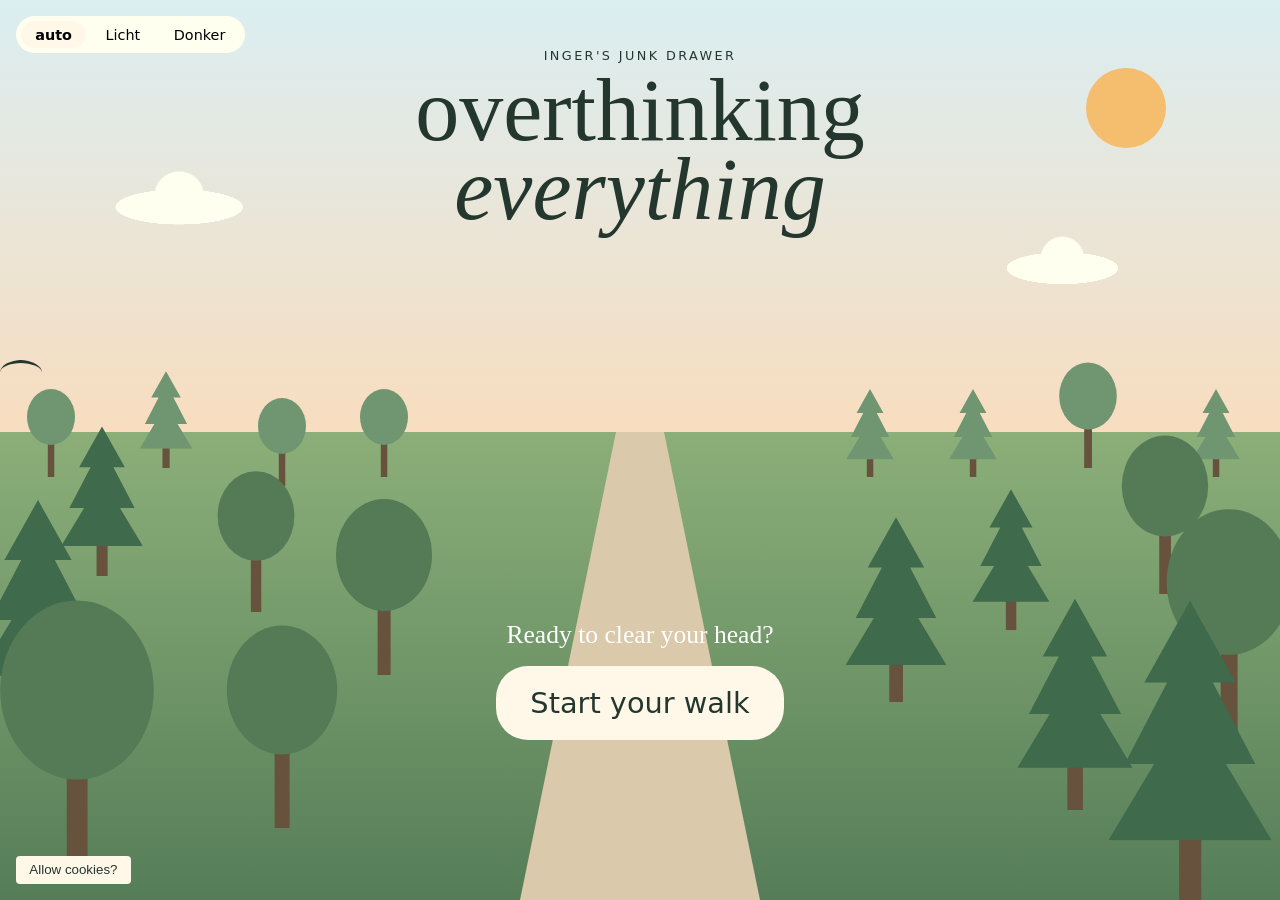
==== index.html @ 8d5edcfb "skip link toegevoegd" ====
<!doctype html>
<html lang="nl">
  <head>
    <meta charset="UTF-8" />
    <meta name="viewport" content="width=device-width, initial-scale=1.0" />
    <meta name="author" content="Inger van der Sleen" />
    <meta name="color-scheme" content="dark light" />

    <title>Inger's Junk Drawer</title>
    <link rel="stylesheet" href="./assets/style/normal.css" />

    <!-- Importeer het webring component, voeg jouw eigen domein toe in data-page -->
    <script
      data-page="https://voorbeeld.nl"
      src="https://digitaaltuintje.nl/webring.js"
      defer
    ></script>
    <script src="./assets/script.js" defer></script>
  </head>

  <body>
    <a href="#main-content" class="skip-link">Skip to main content</a>
    <header>
      <form>
        <fieldset>
          <legend>Kleurmodus</legend>
          <label for="system-mode">
            <input
              type="radio"
              id="system-mode"
              name="color-scheme"
              value="auto"
              checked
            />
            auto
          </label>
          <label for="light-mode">
            <input
              type="radio"
              id="light-mode"
              name="color-scheme"
              value="light"
            />
            Licht
          </label>
          <label for="dark-mode">
            <input
              type="radio"
              id="dark-mode"
              name="color-scheme"
              value="dark"
            />
            Donker
          </label>
        </fieldset>
      </form>
    </header>
    <main>
      <main id="main-content" tabindex="-1"></main>
      <section class="park">
        <span class="zon" aria-hidden="true"></span>
        <span class="maan" aria-hidden="true"></span>
        <span class="vogel" aria-hidden="true"></span>

        <!-- Bos-positionering opgezet met hulp van Claude (Anthropic), sept 2026 -->
        <div class="bos" aria-hidden="true">
          <span class="boom ver"></span>
          <span class="boom ver den"></span>
          <span class="boom ver den"></span>
          <span class="boom ver"></span>
          <span class="boom ver"></span>
          <span class="boom ver den"></span>
          <span class="boom den"></span>
          <span class="boom"></span>
          <span class="boom"></span>
          <span class="boom den"></span>
          <span class="boom den"></span>
          <span class="boom"></span>
          <span class="boom"></span>
          <span class="boom den"></span>
          <span class="boom"></span>
          <span class="boom den"></span>
          <span class="boom"></span>
          <span class="boom den"></span>
          <span class="boom ver"></span>
          <span class="boom ver den"></span>
        </div>

        <header class="titel">
          <p>inger's junk drawer</p>
          <h1 id="park-titel">overthinking<br /><em>everything</em></h1>
        </header>

        <section class="park-tekst">
          <p>Ready to clear your head?</p>
          <a href="beginjewandeling.html">Start your walk</a>
        </section>
      </section>
    </main>

    <footer>
      <nav>
        <button commandfor="cookieModal" command="show-modal">
          <span>Allow cookies?</span>
        </button>
      </nav>
    </footer>

    <dialog id="cookieModal">
      <div class="cookie-illustratie" aria-hidden="true">
        <img src="../../assets/Cookiewolk.svg" alt="" />
      </div>
      <h2>WHICH EXTERNAL SYSTEMS ARE INVOLVED?</h2>

      <ul>
        <li>
          <strong>GitHub Pages</strong>
          Handles the technical hosting and keeps this site online.
        </li>
        <li>
          <strong>Digitaaltuintje Webring Component</strong>
          Connects this site to the wider network of digital gardens.
        </li>
      </ul>

      <p class="transparantie">
        <strong>Transparency</strong>
        Everything else on this site was designed and built 100% by me. No
        sneaky ad networks, no commercial trackers, and no unnecessary cookies.
      </p>

      <form method="dialog">
        <button>CLOSE</button>
      </form>
    </dialog>
  </body>
</html>
---- assets/style/normal.css ----
/* ==========================================================================
   MARK: Custom properties
   light-dark(licht, donker) kiest zelf de juiste kleur, op basis van
   color-scheme (dus zowel voor "auto" als voor de Licht/Donker-knoppen).
   ========================================================================== */

:root {
  /* Lucht */
  --kleur-lucht-boven: light-dark(#dbeef2, #0a1030);
  --kleur-lucht-horizon: light-dark(#f8ddbf, #2d2b5e);
  --kleur-wolk: light-dark(#fffff0, #c9cce8);

  /* Zon (overdag) en maan + sterren ('s nachts) */
  --kleur-zon: light-dark(#f5bd6e, transparent);
  --kleur-maan: light-dark(transparent, #dddcd6);
  --kleur-ster: light-dark(transparent, #fff8e9);

  /* Gras en bomen */
  --kleur-gras-licht: light-dark(#8caf79, #2c4a3a);
  --kleur-gras-donker: light-dark(#557d58, #16291f);
  --kleur-boom-blad: light-dark(#547b55, #1f3b2b);
  --kleur-boom-stam: light-dark(#67523d, #2b2118);
  --kleur-boom-blad-ver: light-dark(#6f9670, #162a20);
  --kleur-den: light-dark(#3f6a4b, #17301f);

  /* Pad en bankje */
  --kleur-pad: light-dark(#dac9aa, #5a5445);
  --kleur-bankje: light-dark(#8a6b4d, #3a3025);
  --kleur-bankje-rand: light-dark(#5c4630, #211a14);

  /* Tekst en interface */
  --kleur-tekst-park: light-dark(#24372e, #eef0e4);
  --kleur-tekst-licht: light-dark(white, #eef0e4);
  --kleur-knop-achtergrond: light-dark(#fff8e9, #333a6b);
  --kleur-knop-tekst: light-dark(#24372e, #f3ecd9);
  --kleur-knop-hover: light-dark(#f5bd6e, #4a5290);

  /* Cookie pop-up */
  --kleur-cookie-pop: light-dark(#f5bd6e, #c9cce8);
  --kleur-cookie-tekst: light-dark(#000000, #547b55);

  /* Vogel */
  --kleur-vogel: light-dark(#24372e, #000000);

  /* Lettertypes */
  --font-tekst: "Comic Relief", system-ui;
  --font-titel: Georgia, serif;

  /* Vormen */
  --radius-rond: 50%;
  --radius-knop: 2rem;
}

/* ==========================================================================
   Basis
   ========================================================================== */

@font-face {
  font-family: "Comic Relief";
  src: url(../type/ComicRelief-Regular.woff2);
  font-weight: 400;
  font-style: normal;
}

html {
  color-scheme: light dark;
}

html:has([value="light"]:checked) {
  color-scheme: light;
}

html:has([value="dark"]:checked) {
  color-scheme: dark;
}

body {
  font-family: var(--font-tekst);
  background-color: Canvas;
  color: CanvasText;
  margin: 0;
}

/* ==========================================================================
   MARK: Kleurmodus-knoppen
   De <fieldset> en drie radiobuttons blijven functioneel (toetsenbord en
   schermlezers werken gewoon), maar ogen als een rij pil-vormige knoppen
   i.p.v. kale radiobuttons met tekst.
   ========================================================================== */

/* Header (kleurmodus-knoppen) zweeft los linksboven over de parkscène heen,
   in plaats van een eigen balk over de volle breedte te vormen.
   "body > header" i.p.v. gewoon "header", want .titel is óók een <header>
   (binnen .park) en mag deze styling niet krijgen. */
body > header {
  position: fixed;
  top: 1rem;
  left: 1rem;
  z-index: 1000;
  margin: 0;
}

fieldset {
  border: none;
  display: flex;
  gap: 0.3rem;
  padding: 0.3rem;
  margin: 0;
  width: fit-content;
  background: var(--kleur-wolk);
  border-radius: var(--radius-knop);
}

fieldset legend {
  /* Visueel verborgen, maar nog voorleesbaar voor schermlezers */
  position: absolute;
  left: -9999em;
}

fieldset label {
  padding: 0.4em 1em;
  border-radius: var(--radius-knop);
  cursor: pointer;
  font-size: 0.9rem;
  transition: background-color 0.2s ease-in-out;
}

fieldset input[type="radio"] {
  /* Het bolletje zelf verbergen, wel toetsenbord-toegankelijk houden */
  position: absolute;
  opacity: 0;
  width: 1px;
  height: 1px;
}

fieldset label:has(input:checked) {
  background: var(--kleur-knop-achtergrond);
  font-weight: bold;
}

fieldset label:has(input:focus-visible) {
  outline: 0.15rem solid var(--kleur-knop-hover);
  outline-offset: 0.15rem;
}

/* ==========================================================================
   MARK: Park
   ========================================================================== */

.park {
  background:
    /* Wolken */
    radial-gradient(
      ellipse 4rem 1.1rem at 14% 23%,
      var(--kleur-wolk) 0 99%,
      transparent 100%
    ),
    radial-gradient(
      circle at 14% 21.8%,
      var(--kleur-wolk) 0 1.5rem,
      transparent 1.6rem
    ),
    radial-gradient(
      ellipse 3.5rem 1rem at 83% 29.8%,
      var(--kleur-wolk) 0 99%,
      transparent 100%
    ),
    radial-gradient(
      circle at 83% 28.7%,
      var(--kleur-wolk) 0 1.3rem,
      transparent 1.4rem
    ),
    /* Sterren (alleen zichtbaar in dark mode) */
    radial-gradient(
        circle at 6% 8%,
        var(--kleur-ster) 0 0.12rem,
        transparent 0.2rem
      ),
    radial-gradient(
      circle at 24% 6%,
      var(--kleur-ster) 0 0.1rem,
      transparent 0.18rem
    ),
    radial-gradient(
      circle at 36% 17%,
      var(--kleur-ster) 0 0.12rem,
      transparent 0.2rem
    ),
    radial-gradient(
      circle at 62% 20%,
      var(--kleur-ster) 0 0.1rem,
      transparent 0.18rem
    ),
    radial-gradient(
      circle at 70% 8%,
      var(--kleur-ster) 0 0.14rem,
      transparent 0.22rem
    ),
    radial-gradient(
      circle at 76% 24%,
      var(--kleur-ster) 0 0.1rem,
      transparent 0.18rem
    ),
    radial-gradient(
      circle at 95% 27%,
      var(--kleur-ster) 0 0.12rem,
      transparent 0.2rem
    ),
    /* Lucht en gras */
    linear-gradient(
        to bottom,
        var(--kleur-lucht-boven) 0%,
        var(--kleur-lucht-horizon) 48%,
        var(--kleur-gras-licht) 48%,
        var(--kleur-gras-donker) 100%
      );
  color: var(--kleur-tekst-park);
  min-height: 100svh;
  overflow: hidden;
  position: relative;
  width: 100%;
}

@media (min-width: 600px) {
  .park {
    min-height: 100vh;
  }
}

/* MARK: Skip link
   Onzichtbaar totdat een toetsenbordgebruiker er met Tab op komt. */

.skip-link {
  position: absolute;
  top: -3rem;
  left: 0.5rem;
  background: var(--kleur-knop-achtergrond);
  color: var(--kleur-knop-tekst);
  padding: 0.6em 1.2em;
  border-radius: 0.25rem;
  text-decoration: none;
  z-index: 2000;
  transition: top 0.2s ease-in-out;
}

.skip-link:focus {
  top: 0.5rem;
}

/* MARK: Zon en maan
   Allebei staan ze op dezelfde plek. Door de kleuren (zon: licht, maan: donker)
   is steeds maar één van de twee zichtbaar. */

.zon,
.maan {
  left: 88%;
  position: absolute;
  top: 12%;
  transform: translate(-50%, -50%);
}

.zon {
  aspect-ratio: 1;
  background: var(--kleur-zon);
  border-radius: var(--radius-rond);
  width: 5rem;
}

.maan {
  aspect-ratio: 500 / 596;
  background: var(--kleur-maan);
  -webkit-mask: url(../Maan1.png) center / contain no-repeat;
  mask: url(../Maan1.png) center / contain no-repeat;
  width: 4.2rem;
}

/* MARK: Vogel */

.vogel {
  animation: vlieg 22s linear infinite;
  font-size: 1rem;
  height: 1em;
  left: 0;
  position: absolute;
  top: 40%;
  width: 2.6em;
}

.vogel::before,
.vogel::after {
  border-top: 0.2em solid var(--kleur-vogel);
  content: "";
  height: 0.6em;
  position: absolute;
  top: 0;
  width: 1.4em;
}

.vogel::before {
  animation: klap-links 0.5s ease-in-out infinite alternate;
  border-radius: 100% 0 0 0;
  left: 0;
  transform-origin: right top;
}

.vogel::after {
  animation: klap-rechts 0.5s ease-in-out infinite alternate;
  border-radius: 0 100% 0 0;
  right: 0;
  transform-origin: left top;
}

/* Van links naar rechts over het scherm, met een lichte golfbeweging */
@keyframes vlieg {
  0% {
    transform: translate(-4rem, 1rem);
  }
  30% {
    transform: translate(30vw, -1.5rem);
  }
  60% {
    transform: translate(65vw, 1rem);
  }
  100% {
    transform: translate(105vw, -2rem);
  }
}

/* De vleugels klappen omhoog en omlaag */
@keyframes klap-links {
  from {
    transform: rotate(-5deg);
  }
  to {
    transform: rotate(48deg);
  }
}

@keyframes klap-rechts {
  from {
    transform: rotate(5deg);
  }
  to {
    transform: rotate(-48deg);
  }
}

/* Geen beweging voor mensen die dat in hun systeem hebben uitgezet */
@media (prefers-reduced-motion: reduce) {
  .vogel {
    display: none;
  }
}

/* MARK:  Bos
   Classes voor herbruikbare styling van de parkillustratie: dezelfde vorm
   (stam + bladeren/den) wordt tientallen keren hertekend met andere
   positie/grootte via --x, --y en --schaal. Bos-positionering en
   vogel-animatie opgezet met hulp van Claude (Anthropic), sept 2026. */

.boom {
  --blad: var(--kleur-boom-blad);
  bottom: var(--y);
  height: 11rem;
  left: var(--x);
  position: absolute;
  transform: translateX(-50%) scale(var(--schaal));
  transform-origin: bottom center;
  width: 6rem;
}

/* Stam */
.boom::before {
  background: var(--kleur-boom-stam);
  bottom: 0;
  content: "";
  height: 5rem;
  left: 50%;
  position: absolute;
  transform: translateX(-50%);
  width: 0.8rem;
}

/* Bladeren (loofboom) */
.boom::after {
  background: var(--blad);
  border-radius: var(--radius-rond);
  content: "";
  height: 7rem;
  left: 0;
  position: absolute;
  top: 0;
  width: 100%;
}

/* Den */
.den {
  --blad: var(--kleur-den);
}

.den::after {
  border-radius: 0;
  clip-path: polygon(
    50% 0%,
    78% 30%,
    64% 30%,
    90% 60%,
    72% 60%,
    100% 88%,
    0% 88%,
    28% 60%,
    10% 60%,
    36% 30%,
    22% 30%
  );
  height: 10rem;
}

/* Bomen ver weg: kleiner en in een andere kleur (staat onder .den, dus wint) */
.ver {
  --blad: var(--kleur-boom-blad-ver);
}

/* Positie (--x), afstand tot de onderkant (--y) en grootte (--schaal).
   Bomen ver weg staan bovenaan de grond en zijn klein, bomen dichtbij staan
   lager en zijn groot. Het pad in het midden houden we vrij. */
.boom:nth-child(1) {
  --x: 4%;
  --y: 47%;
  --schaal: 0.5;
}
.boom:nth-child(2) {
  --x: 95%;
  --y: 47%;
  --schaal: 0.5;
}
.boom:nth-child(3) {
  --x: 13%;
  --y: 48%;
  --schaal: 0.55;
}
.boom:nth-child(4) {
  --x: 85%;
  --y: 48%;
  --schaal: 0.6;
}
.boom:nth-child(5) {
  --x: 22%;
  --y: 46%;
  --schaal: 0.5;
}
.boom:nth-child(6) {
  --x: 76%;
  --y: 47%;
  --schaal: 0.5;
}
.boom:nth-child(7) {
  --x: 8%;
  --y: 36%;
  --schaal: 0.85;
}
.boom:nth-child(8) {
  --x: 91%;
  --y: 34%;
  --schaal: 0.9;
}
.boom:nth-child(9) {
  --x: 20%;
  --y: 32%;
  --schaal: 0.8;
}
.boom:nth-child(10) {
  --x: 79%;
  --y: 30%;
  --schaal: 0.8;
}
.boom:nth-child(11) {
  --x: 3%;
  --y: 20%;
  --schaal: 1.25;
}
.boom:nth-child(12) {
  --x: 96%;
  --y: 18%;
  --schaal: 1.3;
}
.boom:nth-child(13) {
  --x: 22%;
  --y: 8%;
  --schaal: 1.15;
}
.boom:nth-child(14) {
  --x: 84%;
  --y: 10%;
  --schaal: 1.2;
}
.boom:nth-child(15) {
  --x: 6%;
  --y: 2%;
  --schaal: 1.6;
}
.boom:nth-child(16) {
  --x: 93%;
  --y: 0%;
  --schaal: 1.7;
}
.boom:nth-child(17) {
  --x: 30%;
  --y: 25%;
  --schaal: 1;
}
.boom:nth-child(18) {
  --x: 70%;
  --y: 22%;
  --schaal: 1.05;
}
.boom:nth-child(19) {
  --x: 30%;
  --y: 47%;
  --schaal: 0.5;
}
.boom:nth-child(20) {
  --x: 68%;
  --y: 47%;
  --schaal: 0.5;
}

/* Op mobiel staan een paar bomen dichter bij het pad in de weg; die
   verbergen we standaard (mobile-first) en tonen we weer op groter scherm. */
.boom:nth-child(5),
.boom:nth-child(6),
.boom:nth-child(9),
.boom:nth-child(10) {
  display: none;
}

@media (min-width: 600px) {
  .boom:nth-child(5),
  .boom:nth-child(6),
  .boom:nth-child(9),
  .boom:nth-child(10) {
    display: block;
  }
}

/* MARK: Pad */

.park::before {
  background: var(--kleur-pad);
  bottom: 0;
  clip-path: polygon(40% 0%, 60% 0%, 100% 100%, 0% 100%);
  content: "";
  height: 52vh;
  left: 50%;
  position: absolute;
  transform: translateX(-50%);
  width: 15rem;
}

/* MARK: Titel */
.titel {
  left: 50%;
  position: absolute;
  text-align: center;
  top: 3rem;
  transform: translateX(-50%);
  width: 90%;
  z-index: 2;
}

.titel p {
  font-size: 0.8rem;
  letter-spacing: 0.15rem;
  margin: 0;
  text-transform: uppercase;
}

.titel h1 {
  font-family: var(--font-titel);
  font-size: clamp(3rem, 8vw, 5.5rem);
  font-weight: normal;
  line-height: 0.9;
  margin: 0.5rem 0;
}

.titel em {
  font-weight: normal;
}

.park-tekst {
  bottom: 10rem;
  color: var(--kleur-tekst-licht);
  left: 50%;
  position: absolute;
  text-align: center;
  transform: translateX(-50%);
  width: 90%;
  z-index: 2;
}

.park-tekst p {
  font-family: var(--font-titel);
  font-size: 1.6rem;
  margin-bottom: 1rem;
}

.park-tekst a {
  background: var(--kleur-knop-achtergrond);
  border-radius: var(--radius-knop);
  color: var(--kleur-knop-tekst);
  display: inline-block;
  font-size: 1.8rem;
  padding: 0.7em 1.2em;
  text-decoration: none;
}

.park-tekst a:hover {
  background: var(--kleur-knop-hover);
}

/* MARK: Cookie-knop (blijft altijd zichtbaar, ook tijdens scrollen op langere
   pagina's zoals beginjewandeling.html) */
footer {
  position: fixed;
  bottom: 1rem;
  left: 1rem;
  z-index: 1000;
  margin: 0; /* voorkomt dat browser-default margin 'm scheef zet */
}

footer button {
  background-color: var(--kleur-knop-achtergrond);
  color: var(--kleur-knop-tekst);
  border: none;
  padding: 0.5em 1em;
  border-radius: 0.25rem;
  cursor: pointer;
}

footer button:hover {
  background-color: var(--kleur-knop-hover);
}

/* Nieuwe cookie-dialog, gebaseerd op je Figma-ontwerp */
dialog#cookieModal {
  max-width: 22rem;
  width: 90%;
  padding: 2rem 1.5rem;
  border: none;
  border-radius: 1.5rem;
  background: var(--kleur-cookie-pop);
  color: var(--kleur-cookie-tekst);
  text-align: center;
}

dialog#cookieModal::backdrop {
  background: rgb(0 0 0 / 40%);
}

.cookie-illustratie svg {
  width: 100%;
  height: auto;
  display: block;
}

dialog#cookieModal h2 {
  font-family: var(--font-titel);
  font-size: 1.1rem;
  letter-spacing: 0.05rem;
  text-transform: uppercase;
  margin: 0 0 1rem;
}

dialog#cookieModal ul {
  background: Canvas;
  border-radius: 1rem;
  padding: 1.2rem 1.5rem;
  text-align: left;
  list-style: disc;
  margin: 0 0 1rem;
}

dialog#cookieModal li + li {
  margin-top: 0.8rem;
}

dialog#cookieModal li strong {
  text-decoration: underline;
  display: block;
}

.transparantie {
  font-size: 0.8rem;
  text-align: left;
  margin: 0 0 1.5rem;
}

.transparantie strong {
  text-decoration: underline;
  display: block;
  margin-bottom: 0.2rem;
}

dialog#cookieModal form {
  margin: 0;
}

dialog#cookieModal button {
  background: Canvas;
  color: var(--kleur-tekst-park);
  border: none;
  border-radius: var(--radius-knop);
  padding: 0.7em 2em;
  font-weight: bold;
  font-size: 1.1rem;
  cursor: pointer;
}

dialog#cookieModal button:hover {
  background: var(--kleur-gras-licht);
}

.cookie-illustratie {
  width: 8rem;
  margin: 0 auto 1rem;
}

.cookie-illustratie img {
  width: 100%;
  height: auto;
  display: block;
}
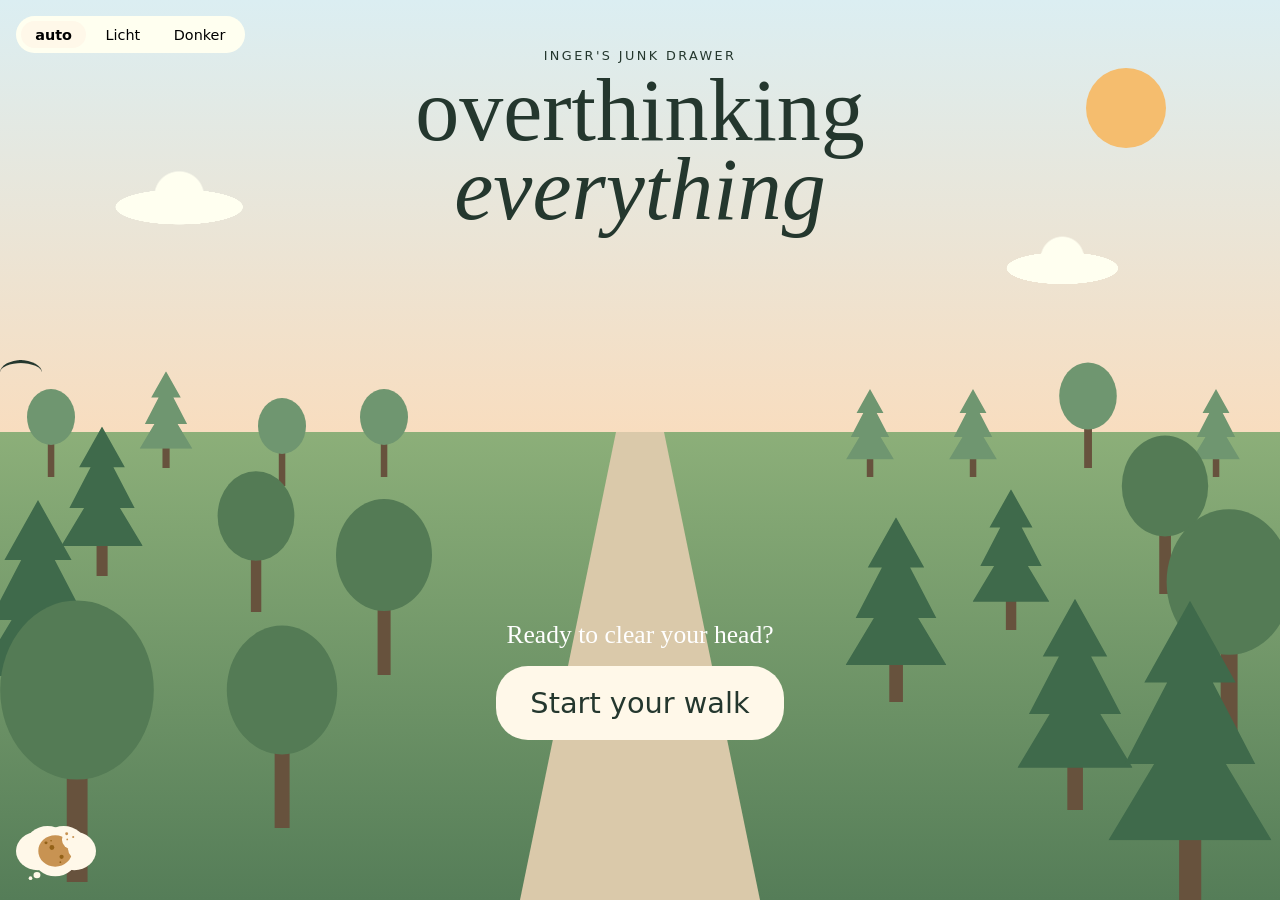
==== commit 418b82b3: "boek pagina en button aangepast" ====
--- a/index.html
+++ b/index.html
@@ -101,7 +101,7 @@
     <footer>
       <nav>
         <button commandfor="cookieModal" command="show-modal">
-          <span>Allow cookies?</span>
+          <img src="./assets/Cookiebutton.svg" alt="Allow cookies?" />
         </button>
       </nav>
     </footer>
--- a/assets/style/normal.css
+++ b/assets/style/normal.css
@@ -629,16 +629,36 @@
 }
 
 footer button {
-  background-color: var(--kleur-knop-achtergrond);
-  color: var(--kleur-knop-tekst);
+  background: none;
   border: none;
-  padding: 0.5em 1em;
-  border-radius: 0.25rem;
+  padding: 0;
   cursor: pointer;
 }
 
-footer button:hover {
-  background-color: var(--kleur-knop-hover);
+footer button img {
+  display: block;
+  width: 5rem; /* pas aan naar smaak */
+  height: auto;
+  transition: transform 0.2s ease-in-out;
+}
+
+footer button:hover img {
+  transform: scale(1.1) rotate(-4deg);
+}
+
+footer button:focus-visible {
+  outline: 0.15rem solid var(--kleur-knop-hover);
+  outline-offset: 0.15rem;
+  border-radius: var(--radius-knop);
+}
+
+@media (prefers-reduced-motion: reduce) {
+  footer button img {
+    transition: none;
+  }
+  footer button:hover img {
+    transform: none;
+  }
 }
 
 /* Nieuwe cookie-dialog, gebaseerd op je Figma-ontwerp */
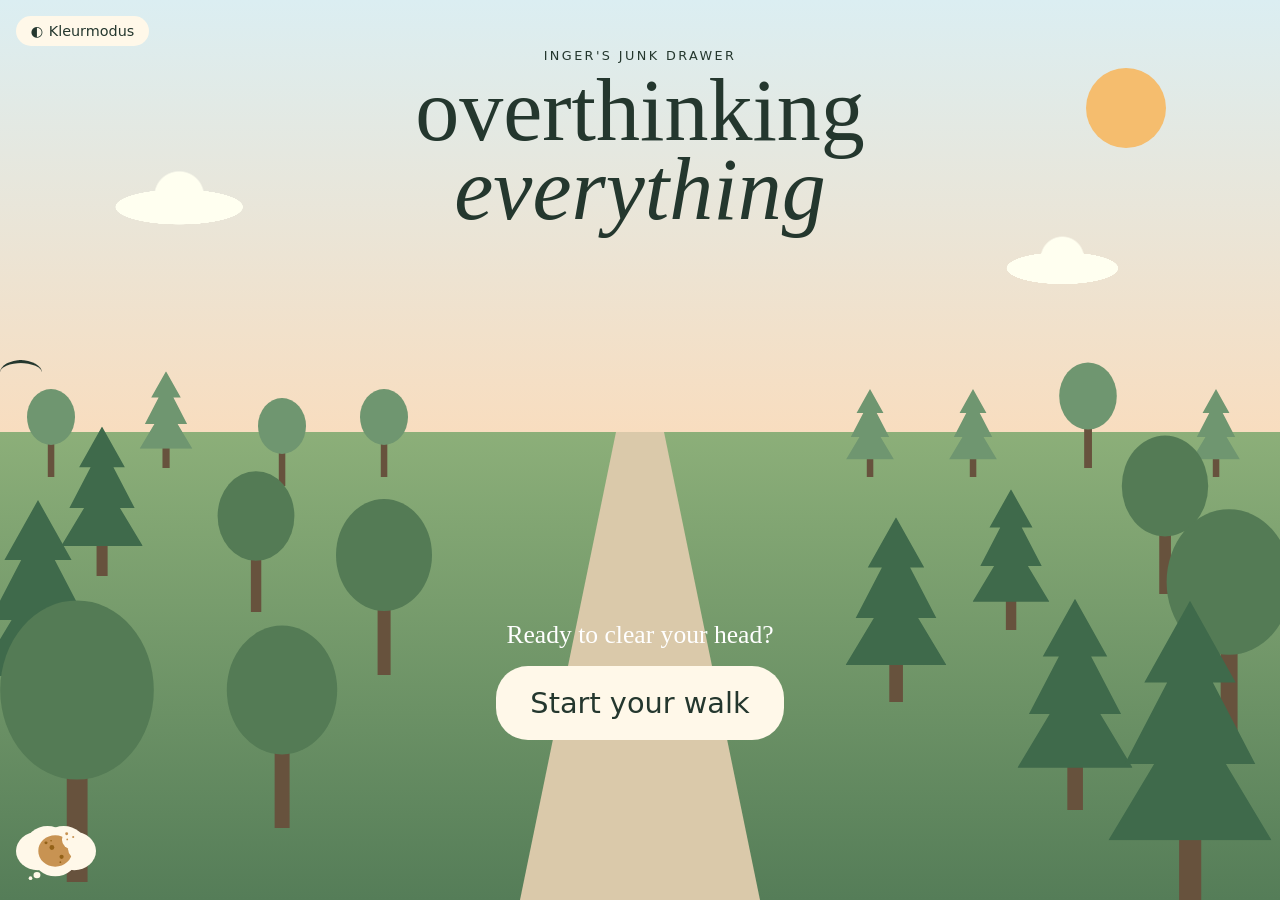
==== commit 16e72d0d: "aanpassingen gemaakt in de website, 1 css bestand gemaakt voor meerdere pagina's en oude css bestand" ====
--- a/index.html
+++ b/index.html
@@ -21,39 +21,42 @@
   <body>
     <a href="#main-content" class="skip-link">Skip to main content</a>
     <header>
-      <form>
-        <fieldset>
-          <legend>Kleurmodus</legend>
-          <label for="system-mode">
-            <input
-              type="radio"
-              id="system-mode"
-              name="color-scheme"
-              value="auto"
-              checked
-            />
-            auto
-          </label>
-          <label for="light-mode">
-            <input
-              type="radio"
-              id="light-mode"
-              name="color-scheme"
-              value="light"
-            />
-            Licht
-          </label>
-          <label for="dark-mode">
-            <input
-              type="radio"
-              id="dark-mode"
-              name="color-scheme"
-              value="dark"
-            />
-            Donker
-          </label>
-        </fieldset>
-      </form>
+      <details>
+        <summary>Kleurmodus</summary>
+        <form>
+          <fieldset>
+            <legend>Kleurmodus</legend>
+            <label for="system-mode">
+              <input
+                type="radio"
+                id="system-mode"
+                name="color-scheme"
+                value="auto"
+                checked
+              />
+              auto
+            </label>
+            <label for="light-mode">
+              <input
+                type="radio"
+                id="light-mode"
+                name="color-scheme"
+                value="light"
+              />
+              Licht
+            </label>
+            <label for="dark-mode">
+              <input
+                type="radio"
+                id="dark-mode"
+                name="color-scheme"
+                value="dark"
+              />
+              Donker
+            </label>
+          </fieldset>
+        </form>
+      </details>
     </header>
     <main>
       <main id="main-content" tabindex="-1"></main>
--- a/assets/style/normal.css
+++ b/assets/style/normal.css
@@ -82,22 +82,63 @@
 }
 
 /* ==========================================================================
-   MARK: Kleurmodus-knoppen
-   De <fieldset> en drie radiobuttons blijven functioneel (toetsenbord en
-   schermlezers werken gewoon), maar ogen als een rij pil-vormige knoppen
-   i.p.v. kale radiobuttons met tekst.
+   MARK: Kleurmodus-knop
+   Eén klein knopje (<details>/<summary>) linksboven. Pas na een klik klapt
+   de pil met auto/Licht/Donker eronder open. De radiobuttons blijven in de
+   DOM, dus de gekozen modus blijft werken als het menu dicht is.
+   "body > header" i.p.v. gewoon "header", want .titel is óók een <header>.
    ========================================================================== */
 
-/* Header (kleurmodus-knoppen) zweeft los linksboven over de parkscène heen,
-   in plaats van een eigen balk over de volle breedte te vormen.
-   "body > header" i.p.v. gewoon "header", want .titel is óók een <header>
-   (binnen .park) en mag deze styling niet krijgen. */
 body > header {
   position: fixed;
   top: 1rem;
   left: 1rem;
   z-index: 1000;
   margin: 0;
+}
+
+body > header details {
+  position: relative; /* de pil positioneert t.o.v. dit element */
+  width: fit-content;
+}
+
+body > header summary {
+  display: flex;
+  align-items: center;
+  gap: 0.4em;
+  padding: 0.5em 1em;
+  background: var(--kleur-knop-achtergrond);
+  color: var(--kleur-knop-tekst);
+  border-radius: var(--radius-knop);
+  font-size: 0.9rem;
+  cursor: pointer;
+  list-style: none; /* haalt het standaard driehoekje weg */
+  transition: background-color 0.2s ease-in-out;
+}
+
+body > header summary::-webkit-details-marker {
+  display: none; /* hetzelfde voor Safari */
+}
+
+body > header summary::before {
+  content: "◐"; /* halve cirkel: licht en donker */
+}
+
+body > header summary:hover,
+body > header details[open] summary {
+  background: var(--kleur-knop-hover);
+}
+
+body > header summary:focus-visible {
+  outline: 0.15rem solid var(--kleur-knop-hover);
+  outline-offset: 0.15rem;
+}
+
+/* de pil zweeft onder de knop, zodat de pagina niet verschuift */
+body > header details[open] form {
+  position: absolute;
+  top: calc(100% + 0.5rem);
+  left: 0;
 }
 
 fieldset {
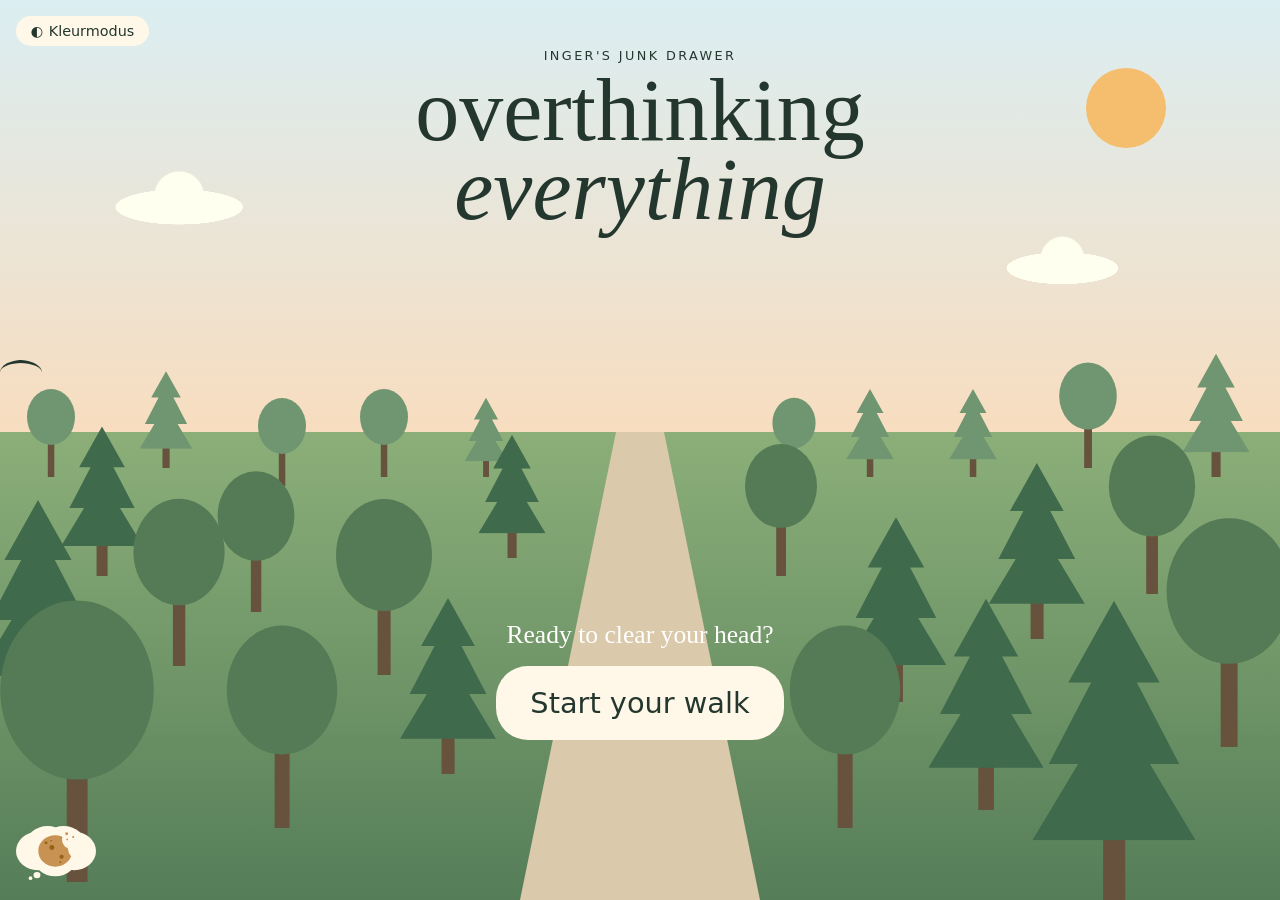
==== commit 490005de: "extra bomen gepland" ====
--- a/index.html
+++ b/index.html
@@ -58,7 +58,7 @@
         </form>
       </details>
     </header>
-    <main>
+
       <main id="main-content" tabindex="-1"></main>
       <section class="park">
         <span class="zon" aria-hidden="true"></span>
@@ -83,10 +83,18 @@
           <span class="boom den"></span>
           <span class="boom"></span>
           <span class="boom den"></span>
-          <span class="boom"></span>
-          <span class="boom den"></span>
-          <span class="boom ver"></span>
+          <span class="boom ver"></span> <!-- was het 17e: boom -->
+<span class="boom den"></span>
+<span class="boom"></span>     <!-- was het 19e: boom ver -->
           <span class="boom ver den"></span>
+          <span class="boom ver den"></span>
+<span class="boom ver"></span>
+<span class="boom den"></span>
+<span class="boom"></span>
+<span class="boom den"></span>
+<span class="boom"></span>
+<span class="boom"></span>
+<span class="boom den"></span>
         </div>
 
         <header class="titel">
@@ -121,7 +129,11 @@
           Handles the technical hosting and keeps this site online.
         </li>
         <li>
-          <strong>Digitaaltuintje Webring Component</strong>
+          <strong>
+            <a href="https://digitaaltuintje.nl/"
+              >Digitaaltuintje Webring Component</a
+            >
+          </strong>
           Connects this site to the wider network of digital gardens.
         </li>
       </ul>
--- a/assets/style/normal.css
+++ b/assets/style/normal.css
@@ -23,7 +23,7 @@
   --kleur-boom-blad-ver: light-dark(#6f9670, #162a20);
   --kleur-den: light-dark(#3f6a4b, #17301f);
 
-  /* Pad en bankje */
+  /* Pad */
   --kleur-pad: light-dark(#dac9aa, #5a5445);
   --kleur-bankje: light-dark(#8a6b4d, #3a3025);
   --kleur-bankje-rand: light-dark(#5c4630, #211a14);
@@ -36,8 +36,11 @@
   --kleur-knop-hover: light-dark(#f5bd6e, #4a5290);
 
   /* Cookie pop-up */
+  /* Cookie pop-up */
   --kleur-cookie-pop: light-dark(#f5bd6e, #c9cce8);
-  --kleur-cookie-tekst: light-dark(#000000, #547b55);
+  --kleur-cookie-tekst: light-dark(#24372e, #0a1030);
+  --kleur-cookie-vlak: light-dark(#fff8e9, #2d2b5e);
+  --kleur-cookie-accent: light-dark(#547b55, #a6c99b);
 
   /* Vogel */
   --kleur-vogel: light-dark(#24372e, #000000);
@@ -473,7 +476,7 @@
 .boom:nth-child(2) {
   --x: 95%;
   --y: 47%;
-  --schaal: 0.5;
+  --schaal: 0.7;
 }
 .boom:nth-child(3) {
   --x: 13%;
@@ -501,7 +504,7 @@
   --schaal: 0.85;
 }
 .boom:nth-child(8) {
-  --x: 91%;
+  --x: 90%;
   --y: 34%;
   --schaal: 0.9;
 }
@@ -522,7 +525,7 @@
 }
 .boom:nth-child(12) {
   --x: 96%;
-  --y: 18%;
+  --y: 17%;
   --schaal: 1.3;
 }
 .boom:nth-child(13) {
@@ -531,9 +534,9 @@
   --schaal: 1.15;
 }
 .boom:nth-child(14) {
-  --x: 84%;
-  --y: 10%;
-  --schaal: 1.2;
+  --x: 81%;
+  --y: 29%;
+  --schaal: 1;
 }
 .boom:nth-child(15) {
   --x: 6%;
@@ -541,14 +544,14 @@
   --schaal: 1.6;
 }
 .boom:nth-child(16) {
-  --x: 93%;
+  --x: 87%;
   --y: 0%;
   --schaal: 1.7;
 }
 .boom:nth-child(17) {
   --x: 30%;
-  --y: 25%;
-  --schaal: 1;
+  --y: 47%;
+  --schaal: 0.5;
 }
 .boom:nth-child(18) {
   --x: 70%;
@@ -557,13 +560,53 @@
 }
 .boom:nth-child(19) {
   --x: 30%;
-  --y: 47%;
-  --schaal: 0.5;
+  --y: 25%;
+  --schaal: 1;
 }
 .boom:nth-child(20) {
   --x: 68%;
   --y: 47%;
   --schaal: 0.5;
+}
+.boom:nth-child(21) {
+  --x: 38%;
+  --y: 47%;
+  --schaal: 0.45;
+}
+.boom:nth-child(22) {
+  --x: 62%;
+  --y: 47%;
+  --schaal: 0.45;
+}
+.boom:nth-child(23) {
+  --x: 40%;
+  --y: 38%;
+  --schaal: 0.7;
+}
+.boom:nth-child(24) {
+  --x: 61%;
+  --y: 36%;
+  --schaal: 0.75;
+}
+.boom:nth-child(25) {
+  --x: 35%;
+  --y: 14%;
+  --schaal: 1;
+}
+.boom:nth-child(26) {
+  --x: 66%;
+  --y: 8%;
+  --schaal: 1.15;
+}
+.boom:nth-child(27) {
+  --x: 14%;
+  --y: 26%;
+  --schaal: 0.95;
+}
+.boom:nth-child(28) {
+  --x: 77%;
+  --y: 10%;
+  --schaal: 1.2;
 }
 
 /* Op mobiel staan een paar bomen dichter bij het pad in de weg; die
@@ -579,7 +622,10 @@
   .boom:nth-child(5),
   .boom:nth-child(6),
   .boom:nth-child(9),
-  .boom:nth-child(10) {
+  .boom:nth-child(10) .boom:nth-child(23),
+  .boom:nth-child(24),
+  .boom:nth-child(25),
+  .boom:nth-child(26) {
     display: block;
   }
 }
@@ -666,7 +712,7 @@
   bottom: 1rem;
   left: 1rem;
   z-index: 1000;
-  margin: 0; /* voorkomt dat browser-default margin 'm scheef zet */
+  margin: 0;
 }
 
 footer button {
@@ -678,7 +724,7 @@
 
 footer button img {
   display: block;
-  width: 5rem; /* pas aan naar smaak */
+  width: 5rem;
   height: auto;
   transition: transform 0.2s ease-in-out;
 }
@@ -697,12 +743,13 @@
   footer button img {
     transition: none;
   }
+
   footer button:hover img {
     transform: none;
   }
 }
 
-/* Nieuwe cookie-dialog, gebaseerd op je Figma-ontwerp */
+/* MARK: Cookie-dialog */
 dialog#cookieModal {
   max-width: 22rem;
   width: 90%;
@@ -733,7 +780,8 @@
 }
 
 dialog#cookieModal ul {
-  background: Canvas;
+  background: var(--kleur-cookie-vlak);
+  color: var(--kleur-cookie-accent);
   border-radius: 1rem;
   padding: 1.2rem 1.5rem;
   text-align: left;
@@ -767,18 +815,35 @@
 }
 
 dialog#cookieModal button {
-  background: Canvas;
-  color: var(--kleur-tekst-park);
+  background: var(--kleur-cookie-vlak);
+  color: var(--kleur-cookie-pop);
   border: none;
   border-radius: var(--radius-knop);
   padding: 0.7em 2em;
   font-weight: bold;
   font-size: 1.1rem;
   cursor: pointer;
+  transition: background-color 0.2s ease-in-out;
 }
 
 dialog#cookieModal button:hover {
-  background: var(--kleur-gras-licht);
+  background: var(--kleur-cookie-accent);
+  color: var(--kleur-cookie-tekst);
+}
+
+dialog#cookieModal li a {
+  color: inherit;
+  transition: color 0.2s ease-in-out;
+}
+
+dialog#cookieModal li a:hover {
+  color: var(--kleur-knop-hover);
+}
+
+dialog#cookieModal a:focus-visible,
+dialog#cookieModal button:focus-visible {
+  outline: 0.15rem dashed var(--kleur-knop-hover);
+  outline-offset: 0.2rem;
 }
 
 .cookie-illustratie {
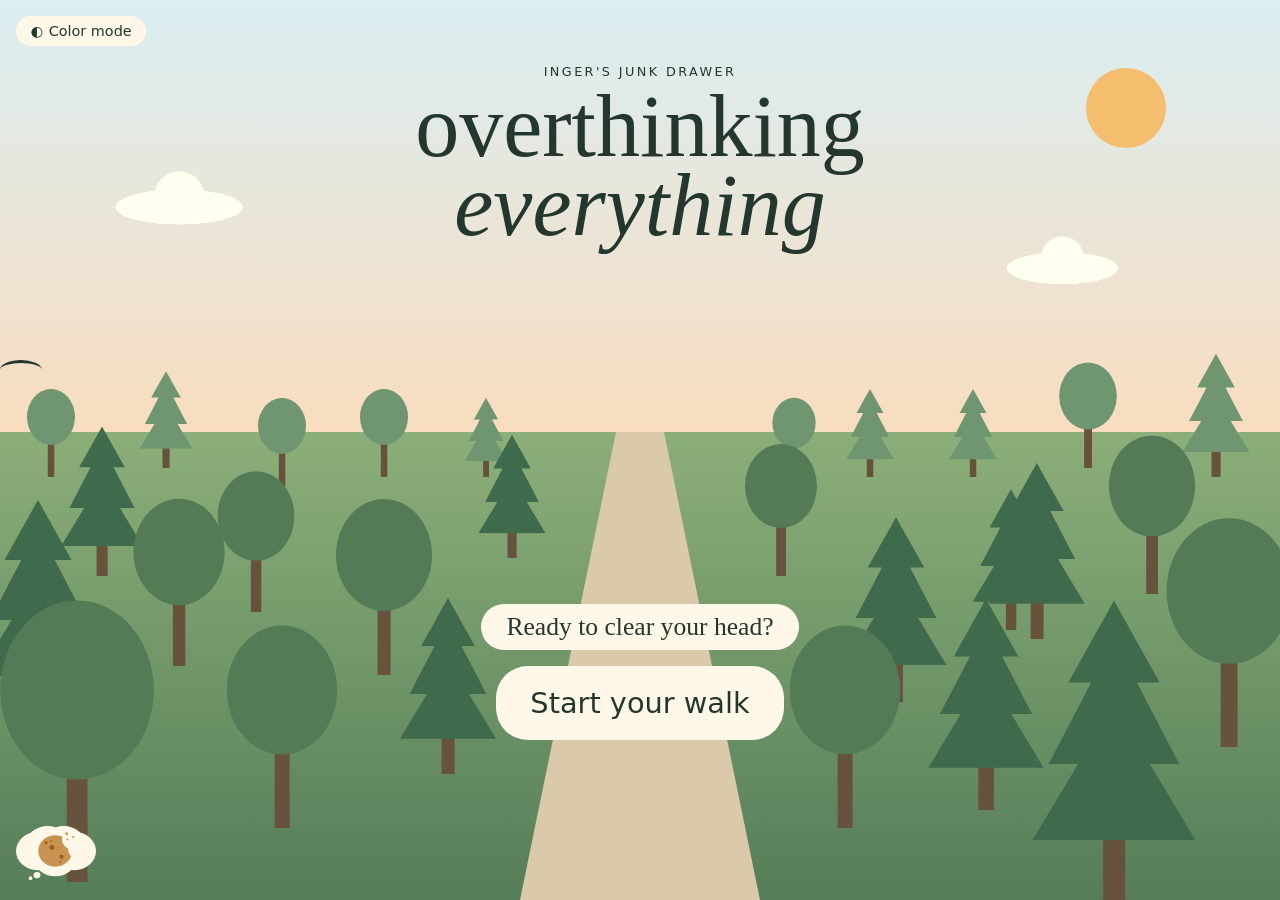
==== commit b49ef9d5: "1 volledig css bestand gemaakt, de oude verwijderd" ====
--- a/index.html
+++ b/index.html
@@ -1,13 +1,17 @@
 <!doctype html>
-<html lang="nl">
+<html lang="en">
   <head>
     <meta charset="UTF-8" />
     <meta name="viewport" content="width=device-width, initial-scale=1.0" />
     <meta name="author" content="Inger van der Sleen" />
     <meta name="color-scheme" content="dark light" />
+    <meta
+      name="description"
+      content="Inger's Junk Drawer: a calm walk through a park with book recommendations, music and mindfulness exercises to help you stop overthinking."
+    />
 
-    <title>Inger's Junk Drawer</title>
-    <link rel="stylesheet" href="./assets/style/normal.css" />
+    <title>Inger's Junk Drawer — Overthinking everything</title>
+    <link rel="stylesheet" href="./assets/style/style.css" />
 
     <!-- Importeer het webring component, voeg jouw eigen domein toe in data-page -->
     <script
@@ -19,53 +23,37 @@
   </head>
 
   <body>
-    <a href="#main-content" class="skip-link">Skip to main content</a>
+    <a href="#main-content">Skip to main content</a>
+
     <header>
       <details>
-        <summary>Kleurmodus</summary>
+        <summary>Color mode</summary>
         <form>
           <fieldset>
-            <legend>Kleurmodus</legend>
-            <label for="system-mode">
-              <input
-                type="radio"
-                id="system-mode"
-                name="color-scheme"
-                value="auto"
-                checked
-              />
+            <legend>Color mode</legend>
+            <label>
+              <input type="radio" name="color-scheme" value="auto" checked />
               auto
             </label>
-            <label for="light-mode">
-              <input
-                type="radio"
-                id="light-mode"
-                name="color-scheme"
-                value="light"
-              />
-              Licht
+            <label>
+              <input type="radio" name="color-scheme" value="light" />
+              light
             </label>
-            <label for="dark-mode">
-              <input
-                type="radio"
-                id="dark-mode"
-                name="color-scheme"
-                value="dark"
-              />
-              Donker
+            <label>
+              <input type="radio" name="color-scheme" value="dark" />
+              dark
             </label>
           </fieldset>
         </form>
       </details>
     </header>
 
-      <main id="main-content" tabindex="-1"></main>
-      <section class="park">
-        <span class="zon" aria-hidden="true"></span>
-        <span class="maan" aria-hidden="true"></span>
+    <main id="main-content" tabindex="-1">
+      <section>
+        <!-- Decoratie: de vogel en het bos hebben alleen een span/div en classes
+             nodig voor de styling (de bomen verschillen in positie, soort en afstand). -->
         <span class="vogel" aria-hidden="true"></span>
 
-        <!-- Bos-positionering opgezet met hulp van Claude (Anthropic), sept 2026 -->
         <div class="bos" aria-hidden="true">
           <span class="boom ver"></span>
           <span class="boom ver den"></span>
@@ -83,45 +71,41 @@
           <span class="boom den"></span>
           <span class="boom"></span>
           <span class="boom den"></span>
-          <span class="boom ver"></span> <!-- was het 17e: boom -->
-<span class="boom den"></span>
-<span class="boom"></span>     <!-- was het 19e: boom ver -->
+          <span class="boom ver"></span>
+          <span class="boom den"></span>
+          <span class="boom"></span>
           <span class="boom ver den"></span>
           <span class="boom ver den"></span>
-<span class="boom ver"></span>
-<span class="boom den"></span>
-<span class="boom"></span>
-<span class="boom den"></span>
-<span class="boom"></span>
-<span class="boom"></span>
-<span class="boom den"></span>
+          <span class="boom ver"></span>
+          <span class="boom den"></span>
+          <span class="boom"></span>
+          <span class="boom den"></span>
+          <span class="boom"></span>
+          <span class="boom"></span>
+          <span class="boom den"></span>
         </div>
 
-        <header class="titel">
+        <header>
           <p>inger's junk drawer</p>
-          <h1 id="park-titel">overthinking<br /><em>everything</em></h1>
+          <h1>overthinking <em>everything</em></h1>
         </header>
 
-        <section class="park-tekst">
-          <p>Ready to clear your head?</p>
+        <section>
+          <h2>Ready to clear your head?</h2>
           <a href="beginjewandeling.html">Start your walk</a>
         </section>
       </section>
     </main>
 
     <footer>
-      <nav>
-        <button commandfor="cookieModal" command="show-modal">
-          <img src="./assets/Cookiebutton.svg" alt="Allow cookies?" />
-        </button>
-      </nav>
+      <button commandfor="cookieModal" command="show-modal">
+        <img src="./assets/Cookiebutton.svg" alt="Allow cookies?" />
+      </button>
     </footer>
 
     <dialog id="cookieModal">
-      <div class="cookie-illustratie" aria-hidden="true">
-        <img src="../../assets/Cookiewolk.svg" alt="" />
-      </div>
-      <h2>WHICH EXTERNAL SYSTEMS ARE INVOLVED?</h2>
+      <img src="./assets/Cookiewolk.svg" alt="" />
+      <h2>Which external systems are involved?</h2>
 
       <ul>
         <li>
@@ -138,14 +122,14 @@
         </li>
       </ul>
 
-      <p class="transparantie">
+      <p>
         <strong>Transparency</strong>
         Everything else on this site was designed and built 100% by me. No
         sneaky ad networks, no commercial trackers, and no unnecessary cookies.
       </p>
 
       <form method="dialog">
-        <button>CLOSE</button>
+        <button>Close</button>
       </form>
     </dialog>
   </body>
--- a/assets/style/style.css
+++ b/assets/style/style.css
@@ -0,0 +1,1379 @@
+/* ==========================================================================
+   Inhoud van mijn bestand
+   1. Custom properties
+   2. Fonts
+   3. Basis
+   4. Op elke pagina: skip-link en kleurmodus-knop
+   5. Achtergrond (lucht, zon en maan)
+   6. Titel en knoppen bovenaan
+   7. Tekstlinks
+   8. Gedachtewolkjes (beginjewandeling)
+   9. Kaarten (book en mindfulness)
+   10. Muziekpagina: playlist en songtekst-knop
+   11. Pop-ups bij de kaarten
+   12. Homepage: bos, vogel, pad en tekst
+   13. Homepage: cookie-knop en cookie-pop-up
+   14. Beweging uit
+   ========================================================================== */
+
+/* ==========================================================================
+   MARK: 1. Custom properties
+   light-dark(licht, donker)
+   ========================================================================== */
+
+:root {
+  /* Lucht */
+  --kleur-lucht-boven: light-dark(#dbeef2, #0a1030);
+  --kleur-lucht-horizon: light-dark(#f8ddbf, #2d2b5e);
+  --kleur-wolk: light-dark(#fffff0, #c9cce8);
+
+  /* Zon (overdag) en maan + sterren ('s nachts) */
+  --kleur-zon: light-dark(#f5bd6e, transparent);
+  --kleur-maan: light-dark(transparent, #dddcd6);
+  --kleur-ster: light-dark(transparent, #fff8e9);
+
+  /* Gras, bomen en pad (homepage) */
+  --kleur-gras-licht: light-dark(#8caf79, #2c4a3a);
+  --kleur-gras-donker: light-dark(#557d58, #16291f);
+  --kleur-boom-blad: light-dark(#547b55, #1f3b2b);
+  --kleur-boom-stam: light-dark(#67523d, #2b2118);
+  --kleur-boom-blad-ver: light-dark(#6f9670, #162a20);
+  --kleur-den: light-dark(#3f6a4b, #17301f);
+  --kleur-pad: light-dark(#dac9aa, #5a5445);
+
+  /* Vogel */
+  --kleur-vogel: light-dark(#24372e, #000000);
+
+  /* Tekst en interface */
+  --kleur-tekst-park: light-dark(#24372e, #eef0e4);
+  --kleur-tekst-bubbel: light-dark(#24372e, #2d2b5e);
+  --kleur-knop-achtergrond: light-dark(#fff8e9, #333a6b);
+  --kleur-knop-tekst: light-dark(#24372e, #f3ecd9);
+  --kleur-knop-hover: light-dark(#f5bd6e, #4a5290);
+
+  /* Cookie pop-up */
+  --kleur-cookie-pop: light-dark(#f5bd6e, #c9cce8);
+  --kleur-cookie-tekst: light-dark(#24372e, #0a1030);
+  --kleur-cookie-vlak: light-dark(#fff8e9, #2d2b5e);
+  --kleur-cookie-accent: light-dark(#547b55, #a6c99b);
+
+  /* Lettertypes */
+  --font-tekst: "Comic Relief", system-ui;
+  --font-titel: Georgia, serif;
+
+  /* Vormen */
+  --radius-rond: 50%;
+  --radius-knop: 2rem;
+
+  /* Ruimte */
+  --whitespace: 2rem;
+  --whitespace-s: 1rem;
+  --whitespace-xs: 0.5rem;
+
+  /* Wolken en sterren, wordt gebruikt op elke pagina */
+  --wolken-en-sterren:
+    /* Wolken */
+    radial-gradient(
+      ellipse 4rem 1.1rem at 14% 23%,
+      var(--kleur-wolk) 0 99%,
+      transparent 100%
+    ),
+    radial-gradient(
+      circle at 14% 21.8%,
+      var(--kleur-wolk) 0 1.5rem,
+      transparent 1.6rem
+    ),
+    radial-gradient(
+      ellipse 3.5rem 1rem at 83% 29.8%,
+      var(--kleur-wolk) 0 99%,
+      transparent 100%
+    ),
+    radial-gradient(
+      circle at 83% 28.7%,
+      var(--kleur-wolk) 0 1.3rem,
+      transparent 1.4rem
+    ),
+    /* Sterren (alleen zichtbaar in dark mode) */
+    radial-gradient(
+        circle at 6% 8%,
+        var(--kleur-ster) 0 0.12rem,
+        transparent 0.2rem
+      ),
+    radial-gradient(
+      circle at 24% 6%,
+      var(--kleur-ster) 0 0.1rem,
+      transparent 0.18rem
+    ),
+    radial-gradient(
+      circle at 36% 17%,
+      var(--kleur-ster) 0 0.12rem,
+      transparent 0.2rem
+    ),
+    radial-gradient(
+      circle at 62% 20%,
+      var(--kleur-ster) 0 0.1rem,
+      transparent 0.18rem
+    ),
+    radial-gradient(
+      circle at 70% 8%,
+      var(--kleur-ster) 0 0.14rem,
+      transparent 0.22rem
+    ),
+    radial-gradient(
+      circle at 76% 24%,
+      var(--kleur-ster) 0 0.1rem,
+      transparent 0.18rem
+    ),
+    radial-gradient(
+      circle at 95% 27%,
+      var(--kleur-ster) 0 0.12rem,
+      transparent 0.2rem
+    );
+}
+
+/* ==========================================================================
+   MARK: 2. Fonts
+   ========================================================================== */
+
+@font-face {
+  font-family: "Comic Relief";
+  src: url(../type/ComicRelief-Regular.woff2);
+  font-weight: 400;
+  font-style: normal;
+}
+
+/* ==========================================================================
+   MARK: 3. Basis
+   ========================================================================== */
+
+html {
+  color-scheme: light dark;
+}
+
+html:has([value="light"]:checked) {
+  color-scheme: light;
+}
+
+html:has([value="dark"]:checked) {
+  color-scheme: dark;
+}
+
+*,
+*::before,
+*::after {
+  box-sizing: border-box;
+}
+
+img,
+svg,
+video {
+  display: block;
+  max-width: 100%;
+  height: auto;
+}
+
+body {
+  font-family: var(--font-tekst);
+  background-color: Canvas;
+  color: CanvasText;
+  margin: 0;
+}
+
+button,
+input,
+select,
+textarea {
+  font: inherit;
+}
+
+button,
+summary {
+  cursor: pointer;
+}
+
+a:focus-visible {
+  outline: 0.15rem dashed var(--kleur-knop-hover);
+  outline-offset: 0.2rem;
+}
+
+/* ==========================================================================
+   MARK: 4. Op elke pagina: skip-link en kleurmodus-knop
+   ========================================================================== */
+
+/* Skip-link: onzichtbaar totdat een toetsenbordgebruiker er met Tab op komt. */
+a[href="#main-content"] {
+  position: absolute;
+  top: -3rem;
+  left: 0.5rem;
+  background: var(--kleur-knop-achtergrond);
+  color: var(--kleur-knop-tekst);
+  padding: 0.6em 1.2em;
+  border-radius: 0.25rem;
+  text-decoration: none;
+  z-index: 2000;
+  transition: top 0.2s ease-in-out;
+}
+
+a[href="#main-content"]:focus {
+  top: 0.5rem;
+}
+
+/* Kleurmodus-knop: één klein knopje (<details>/<summary>) linksboven. Pas na
+   een klik klapt de knop met auto/light/dark eronder open. De buttons
+   blijven werken als het menu dicht is.
+   "body > header" i.p.v. gewoon "header", want de titel is óók een <header>.
+   fixed: want de knop moet altijd bereikbaar blijven, ook tijdens het scrollen. */
+body > header {
+  position: fixed;
+  top: 1rem;
+  left: 1rem;
+  z-index: 1000;
+  margin: 0;
+}
+
+body > header details {
+  position: relative;
+  width: fit-content;
+}
+
+body > header summary {
+  display: flex;
+  align-items: center;
+  gap: 0.4em;
+  padding: 0.5em 1em;
+  background: var(--kleur-knop-achtergrond);
+  color: var(--kleur-knop-tekst);
+  border-radius: var(--radius-knop);
+  font-size: 0.9rem;
+  list-style: none; /* dit haalt dat standaard driehoekje weg */
+  transition: background-color 0.2s ease-in-out;
+}
+
+body > header summary::-webkit-details-marker {
+  display: none; /* hetzelfde voor Safari */
+}
+
+body > header summary::before {
+  content: "◐"; /* halve cirkel: licht en donker */
+}
+
+body > header summary:hover,
+body > header details[open] summary {
+  background: var(--kleur-knop-hover);
+}
+
+body > header summary:focus-visible {
+  outline: 0.15rem solid var(--kleur-knop-hover);
+  outline-offset: 0.15rem;
+}
+
+/* de auto/light/dark zweeft onder de knop, zodat de pagina niet verschuift */
+body > header details[open] form {
+  position: absolute;
+  top: calc(100% + 0.5rem);
+  left: 0;
+}
+
+fieldset {
+  border: none;
+  display: flex;
+  gap: 0.3rem;
+  padding: 0.3rem;
+  margin: 0;
+  width: fit-content;
+  background: var(--kleur-wolk);
+  border-radius: var(--radius-knop);
+}
+
+fieldset legend {
+  /* Verborgen, maar nog voorleesbaar voor schermlezers */
+  position: absolute;
+  left: -9999em;
+}
+
+fieldset label {
+  padding: 0.4em 1em;
+  border-radius: var(--radius-knop);
+  cursor: pointer;
+  font-size: 0.9rem;
+  transition: background-color 0.2s ease-in-out;
+}
+
+fieldset input[type="radio"] {
+  /* Het bolletje zelf verbergen, wel toetsenbord toegankelijk */
+  position: absolute;
+  opacity: 0;
+  width: 0.0625rem;
+  height: 0.0625rem;
+}
+
+fieldset label:has(input:checked) {
+  background: var(--kleur-knop-achtergrond);
+  font-weight: bold;
+}
+
+fieldset label:has(input:focus-visible) {
+  outline: 0.15rem solid var(--kleur-knop-hover);
+  outline-offset: 0.15rem;
+}
+
+/* ==========================================================================
+   MARK: 5. Achtergrond (lucht, zon en maan)
+   Elke pagina heeft één <section> direct in <main>: dat is het "park".
+   ========================================================================== */
+
+main > section {
+  background:
+    var(--wolken-en-sterren),
+    linear-gradient(
+      to bottom,
+      var(--kleur-lucht-boven) 0%,
+      var(--kleur-lucht-horizon) 80%
+    );
+  color: var(--kleur-tekst-park);
+  isolation: isolate; /* nodig zodat zon en maan achter de inhoud blijven */
+  min-height: 100svh;
+  overflow: hidden;
+  position: relative;
+}
+
+@media (min-width: 37.5em) {
+  main > section {
+    min-height: 100vh;
+  }
+}
+
+/* Zon en maan staan op dezelfde plek. Door de kleuren (zon: licht, maan:
+   donker) is steeds maar één van de twee zichtbaar. */
+main > section::before,
+main > section::after {
+  content: "";
+  left: 88%;
+  position: absolute;
+  top: 12%;
+  translate: -50% -50%;
+  z-index: -1;
+}
+
+main > section::before {
+  aspect-ratio: 1;
+  background: var(--kleur-zon);
+  border-radius: var(--radius-rond);
+  width: 5rem;
+}
+
+main > section::after {
+  aspect-ratio: 500 / 596;
+  background: var(--kleur-maan);
+  -webkit-mask: url(../Maan1.png) center / contain no-repeat;
+  mask: url(../Maan1.png) center / contain no-repeat;
+  width: 4.2rem;
+}
+
+/* ==========================================================================
+   MARK: 6. Titel en knoppen bovenaan
+   De knoppen (nav) staan in dezelfde grid als de titel: op een smal scherm
+   boven de titel, op een breed scherm links ervan.
+   ========================================================================== */
+
+main > section > header {
+  display: grid;
+  justify-items: center;
+  padding: 4rem var(--whitespace) 0;
+  text-align: center;
+}
+
+main > section > header p {
+  font-size: 0.8rem;
+  letter-spacing: 0.15rem;
+  margin: 0;
+  text-transform: uppercase;
+}
+
+main > section > header h1 {
+  font-family: var(--font-titel);
+  font-size: clamp(2.2rem, 8vw, 5.5rem);
+  font-weight: normal;
+  line-height: 0.9;
+  margin: 0.5rem 0;
+}
+
+/* de tweede regel van de titel staat op een nieuwe regel */
+main > section > header h1 em {
+  display: block;
+  font-weight: normal;
+}
+
+main > section > header nav {
+  justify-self: start;
+}
+
+main > section > header nav ul {
+  display: flex;
+  flex-direction: column; /* onder elkaar */
+  align-items: flex-start;
+  gap: var(--whitespace-xs);
+  list-style: none;
+  margin: 0 0 var(--whitespace-s);
+  padding: 0;
+}
+
+main > section > header nav a {
+  display: inline-block;
+  padding: 0.5em 1.2em;
+  background: var(--kleur-knop-achtergrond);
+  color: var(--kleur-knop-tekst);
+  border-radius: var(--radius-knop);
+  font-size: 0.9rem;
+  text-decoration: none;
+  transition: background-color 0.2s ease-in-out;
+}
+
+main > section > header nav a:hover {
+  background: var(--kleur-knop-hover);
+  color: var(--kleur-knop-tekst);
+}
+
+/* pijltje voor de eerste knop; het deel na de / is de tekst voor
+   schermlezers. */
+main > section > header nav li:first-child a::before {
+  content: "← ";
+  content: "← " / "";
+}
+
+/* Brede schermen: knoppen links, titel in het midden */
+@media (min-width: 75em) {
+  main > section > header {
+    align-items: start;
+    grid-template-columns: 1fr auto 1fr;
+  }
+
+  main > section > header > p,
+  main > section > header > h1 {
+    grid-column: 2;
+  }
+
+  main > section > header nav {
+    grid-column: 1;
+    grid-row: 1 / span 2;
+  }
+}
+
+/* De korte tekst onder de titel (muziek en mindfulness) */
+main > section > header + p {
+  font-size: 1rem;
+  line-height: 1.7;
+  margin: var(--whitespace) auto 0;
+  max-width: 35rem;
+  padding: 0 1.5rem;
+  text-align: center;
+}
+
+/* ==========================================================================
+   MARK: 7. Tekstlinks
+   Geen kleurwissel bij hover maar de onderstreping wordt dikker.
+   ========================================================================== */
+
+main > section > header + p a,
+main > dialog a,
+body > dialog a {
+  color: inherit;
+  text-decoration-thickness: 0.08em;
+  text-underline-offset: 0.2em;
+  transition: text-decoration-thickness 0.2s ease-in-out;
+}
+
+main > section > header + p a:hover,
+main > dialog a:hover,
+body > dialog a:hover {
+  text-decoration-thickness: 0.2em;
+}
+
+/* ==========================================================================
+   MARK: 8. Gedachtewolkjes (beginjewandeling)
+   ========================================================================== */
+
+main > section > ul:has(a) {
+  display: grid;
+  gap: 4rem 2rem;
+  grid-template-columns: minmax(0, 1fr);
+  justify-content: center;
+  list-style: none;
+  margin: 4rem auto 6rem;
+  max-width: 20rem;
+  padding: 0 var(--whitespace-s);
+}
+
+/* Vanaf hier gaan de wolkjes 2x2 */
+@media (min-width: 26em) {
+  main > section > ul:has(a) {
+    grid-template-columns: repeat(2, minmax(0, 1fr));
+    max-width: 28rem;
+  }
+}
+
+/* Op een breed scherm staan ze alle 4 naast elkaar */
+@media (min-width: 60em) {
+  main > section > ul:has(a) {
+    grid-template-columns: repeat(4, minmax(0, 1fr));
+    max-width: 70rem;
+  }
+}
+
+main > section > ul:has(a) a {
+  align-items: center;
+  animation: zweven 4s ease-in-out infinite;
+  aspect-ratio: 1 / 1;
+  background-color: var(--kleur-wolk);
+  border-radius: 60% 40% 55% 45% / 50% 60% 40% 50%;
+  color: var(--kleur-tekst-bubbel);
+  display: flex;
+  font-family: var(--font-titel);
+  font-size: clamp(0.9rem, 1.6vw, 1.3rem);
+  justify-content: center;
+  padding: 12%; /* procenten: het wolkje behoudt zijn verhoudingen op elk scherm */
+  position: relative;
+  text-align: center;
+  text-decoration: none;
+  transition: transform 0.3s ease-in-out;
+}
+
+/* De twee kleine "gedachte-bubbeltjes" onder elk wolkje */
+main > section > ul:has(a) a::before {
+  content: "";
+  position: absolute;
+  bottom: -1.2rem;
+  left: 30%;
+  width: 1rem;
+  height: 1rem;
+  background: var(--kleur-wolk);
+  border-radius: var(--radius-rond);
+}
+
+main > section > ul:has(a) a::after {
+  content: "";
+  position: absolute;
+  bottom: -2rem;
+  left: 22%;
+  width: 0.6rem;
+  height: 0.6rem;
+  background: var(--kleur-wolk);
+  border-radius: var(--radius-rond);
+}
+
+main > section > ul:has(a) a:hover {
+  transform: translateY(-0.5rem) scale(1.05);
+}
+
+/* Zachte zweefbeweging, met een kleine vertraging per wolkje zodat ze niet
+   allemaal precies gelijk bewegen. Het gebruikt "translate" (en niet
+   "transform"), zodat de hover-beweging er gewoon bovenop werkt. */
+@keyframes zweven {
+  0%,
+  100% {
+    translate: 0 0;
+  }
+  50% {
+    translate: 0 -0.4rem;
+  }
+}
+
+main > section > ul:has(a) li:nth-child(2) a {
+  animation-delay: 0.3s;
+  animation-duration: 4.5s;
+}
+
+main > section > ul:has(a) li:nth-child(3) a {
+  animation-delay: 0.6s;
+}
+
+main > section > ul:has(a) li:nth-child(4) a {
+  animation-delay: 0.9s;
+  animation-duration: 4.5s;
+}
+
+/* ==========================================================================
+   MARK: 9. Kaarten (book en mindfulness)
+   Elke kaart is een <li> met een <button> die een <dialog> opent via command.
+   ========================================================================== */
+
+main > section > ul:has(button) {
+  display: grid;
+  gap: var(--whitespace);
+  grid-template-columns: minmax(0, 1fr); /* smal: onder elkaar */
+  list-style: none;
+  margin: 0;
+  padding: var(--whitespace);
+}
+
+/* Middelgroot: 2 x 2 */
+@media (min-width: 30em) {
+  main > section > ul:has(button) {
+    grid-template-columns: repeat(2, minmax(0, 1fr));
+  }
+}
+
+/* Desktop: vier naast elkaar */
+@media (min-width: 60em) {
+  main > section > ul:has(button) {
+    grid-template-columns: repeat(4, minmax(0, 1fr));
+  }
+
+  /* Weinig kaarten (mindfulness): twee blokken, in het midden */
+  main > section > ul:has(button):not(:has(li:nth-child(3))) {
+    grid-template-columns: repeat(2, minmax(0, 18rem));
+    justify-content: center;
+  }
+}
+
+main > section > ul:has(button) > li {
+  background: var(--kleur-wolk);
+  border-radius: 1rem;
+  min-width: 0;
+  padding: var(--whitespace-s);
+}
+
+main > section > ul:has(button) img {
+  border-radius: 0.5rem;
+  width: 100%;
+}
+
+/* Weinig kaarten (mindfulness): elke tekening krijgt hetzelfde vierkante vak */
+main > section > ul:has(button):not(:has(li:nth-child(3))) img {
+  aspect-ratio: 1 / 1;
+  object-fit: contain;
+}
+
+main > section > ul:has(button) button {
+  background: none;
+  border: none;
+  border-radius: 0.5rem;
+  color: inherit;
+  display: block;
+  margin: 0;
+  padding: 0;
+  text-align: left;
+  transition: transform 0.2s ease-in-out;
+  width: 100%;
+}
+
+main > section > ul:has(button) button:hover,
+main > section > ul:has(button) button:focus-visible {
+  transform: translateY(-0.2rem);
+}
+
+main > section > ul:has(button) button:focus-visible {
+  outline: 0.15rem dashed var(--kleur-knop-hover);
+  outline-offset: 0.3rem;
+}
+
+/* ==========================================================================
+   MARK: 10. Muziekpagina: playlist en songtekst-knop
+   ========================================================================== */
+
+main > section > section:has(> iframe) {
+  display: flex;
+  justify-content: center;
+  padding: var(--whitespace) var(--whitespace-s);
+}
+
+/* De (verborgen) kop van de playlist: wel voor schermlezers, niet zichtbaar */
+main > section > section:has(> iframe) > h2 {
+  block-size: 0.0625rem;
+  clip-path: inset(50%);
+  inline-size: 0.0625rem;
+  overflow: hidden;
+  position: absolute;
+  white-space: nowrap;
+}
+
+main > section > section > iframe {
+  border: none;
+  border-radius: 0.75rem;
+  height: 22rem;
+  max-width: 35rem;
+  width: 100%;
+}
+
+/* De knop onder de playlist */
+main > section > a {
+  background: var(--kleur-knop-achtergrond);
+  border-radius: var(--radius-knop);
+  color: var(--kleur-knop-tekst);
+  display: block;
+  font-family: var(--font-titel);
+  font-size: clamp(1.3rem, 3vw, 2rem);
+  margin: var(--whitespace-s) auto 3rem;
+  max-width: calc(100% - 2rem);
+  padding: 1.2rem 3rem;
+  text-align: center;
+  text-decoration: none;
+  transition:
+    transform 0.2s ease-in-out,
+    background-color 0.2s ease-in-out;
+  width: fit-content;
+}
+
+main > section > a::after {
+  content: " →";
+  content: " →" / "";
+}
+
+main > section > a:hover {
+  background: var(--kleur-knop-hover);
+  transform: scale(1.05);
+}
+
+/* ==========================================================================
+   MARK: 11. Pop-ups bij de kaarten
+   Elke pop-up heeft dezelfde opmaak. Smal scherm: alles onder elkaar (titel,
+   plaatje, tekst, link, knop).
+   ========================================================================== */
+
+main > dialog {
+  background: var(--kleur-wolk);
+  border: none;
+  border-radius: 1.5rem;
+  color: var(--kleur-tekst-bubbel);
+  max-width: 24rem;
+  padding: 1.5rem;
+  width: 90%;
+}
+
+main > dialog::backdrop {
+  background: rgb(0 0 0 / 40%);
+}
+
+main > dialog h2 {
+  font-family: var(--font-titel);
+  font-size: clamp(1.8rem, 5vw, 2.8rem);
+  font-weight: normal;
+  line-height: 1.15;
+  margin: 0 0 1.5rem;
+  text-align: center;
+}
+
+main > dialog img {
+  border-radius: 0.5rem;
+  margin-bottom: var(--whitespace-s);
+}
+
+main > dialog p {
+  line-height: 1.5;
+}
+
+main > dialog a {
+  display: inline-block;
+  font-weight: bold;
+  margin-top: 0.5rem;
+}
+
+main > dialog a::after {
+  content: " →";
+  content: " →" / "";
+}
+
+main > dialog form {
+  margin: 1.5rem 0 0;
+  text-align: right;
+}
+
+main > dialog form button {
+  background: var(--kleur-knop-achtergrond);
+  border: none;
+  border-radius: var(--radius-knop);
+  color: var(--kleur-knop-tekst);
+  padding: 0.5em 1.4em;
+}
+
+main > dialog form button:hover {
+  background: var(--kleur-knop-hover);
+}
+
+/* Breder scherm: plaatje links, tekst rechts.
+   [open] is nodig, anders overschrijft het display: grid het standaard
+   "display: none" van een gesloten dialog. */
+@media (min-width: 40em) {
+  main > dialog {
+    max-width: 40rem;
+  }
+
+  main > dialog[open] {
+    align-items: start;
+    column-gap: var(--whitespace);
+    display: grid;
+    grid-template-areas:
+      "titel   titel"
+      "plaatje tekst"
+      "plaatje link"
+      "plaatje sluiten";
+    grid-template-columns: 12rem 1fr;
+    grid-template-rows: auto auto auto 1fr;
+  }
+
+  main > dialog h2 {
+    grid-area: titel;
+  }
+
+  main > dialog img {
+    grid-area: plaatje;
+    margin-bottom: 0;
+  }
+
+  main > dialog p {
+    grid-area: tekst;
+    margin-top: 0;
+  }
+
+  main > dialog a {
+    grid-area: link;
+    justify-self: start;
+  }
+
+  main > dialog form {
+    align-self: end;
+    grid-area: sluiten;
+  }
+}
+
+/* ==========================================================================
+   MARK: 12. Homepage: bos, vogel, pad en tekst
+   De homepage herkennen we aan het bos in de section (.bos).
+   De bomen, het bos en de vogel zijn decoratie: die elementen zijn er alleen
+   voor de styling, dus daarom wél classes, span en div.
+   ========================================================================== */
+
+main > section:has(> .bos) {
+  background:
+    var(--wolken-en-sterren),
+    linear-gradient(
+      to bottom,
+      var(--kleur-lucht-boven) 0%,
+      var(--kleur-lucht-horizon) 48%,
+      var(--kleur-gras-licht) 48%,
+      var(--kleur-gras-donker) 100%
+    );
+  display: grid;
+  grid-template-rows: auto 1fr;
+  padding-bottom: 10rem; /* ruimte onder de tekst, boven de onderrand */
+}
+
+/* De titel en de tekst liggen boven het bos (z-index werkt op grid-items) */
+main > section:has(> .bos) > header,
+main > section:has(> .bos) > section {
+  z-index: 1;
+}
+
+main > section:has(> .bos) > section {
+  align-self: end;
+  display: grid;
+  justify-items: center;
+  text-align: center;
+}
+
+main > section:has(> .bos) > section h2 {
+  background: var(--kleur-knop-achtergrond);
+  border-radius: var(--radius-knop);
+  color: var(--kleur-knop-tekst);
+  display: inline-block;
+  font-family: var(--font-titel);
+  font-size: clamp(1.2rem, 4vw, 1.6rem);
+  font-weight: normal;
+  margin: 0 0 var(--whitespace-s);
+  padding: 0.3em 1em;
+}
+
+main > section:has(> .bos) > section a {
+  background: var(--kleur-knop-achtergrond);
+  border-radius: var(--radius-knop);
+  color: var(--kleur-knop-tekst);
+  display: inline-block;
+  font-size: clamp(1.4rem, 4vw, 1.8rem);
+  padding: 0.7em 1.2em;
+  text-decoration: none;
+}
+
+main > section:has(> .bos) > section a:hover {
+  background: var(--kleur-knop-hover);
+}
+
+/* MARK: Vogel */
+
+.vogel {
+  animation: vlieg 22s linear infinite;
+  font-size: 1rem;
+  height: 1em;
+  left: 0;
+  position: absolute;
+  top: 40%;
+  width: 2.6em;
+}
+
+.vogel::before,
+.vogel::after {
+  border-top: 0.2em solid var(--kleur-vogel);
+  content: "";
+  height: 0.6em;
+  position: absolute;
+  top: 0;
+  width: 1.4em;
+}
+
+.vogel::before {
+  animation: klap-links 0.5s ease-in-out infinite alternate;
+  border-radius: 100% 0 0 0;
+  left: 0;
+  transform-origin: right top;
+}
+
+.vogel::after {
+  animation: klap-rechts 0.5s ease-in-out infinite alternate;
+  border-radius: 0 100% 0 0;
+  right: 0;
+  transform-origin: left top;
+}
+
+/* Van links naar rechts over het scherm, met een lichte golfbeweging */
+@keyframes vlieg {
+  0% {
+    transform: translate(-4rem, 1rem);
+  }
+  30% {
+    transform: translate(30vw, -1.5rem);
+  }
+  60% {
+    transform: translate(65vw, 1rem);
+  }
+  100% {
+    transform: translate(105vw, -2rem);
+  }
+}
+
+/* De vleugels klappen omhoog en omlaag */
+@keyframes klap-links {
+  from {
+    transform: rotate(-5deg);
+  }
+  to {
+    transform: rotate(48deg);
+  }
+}
+
+@keyframes klap-rechts {
+  from {
+    transform: rotate(5deg);
+  }
+  to {
+    transform: rotate(-48deg);
+  }
+}
+
+/* MARK: Bos
+   Dezelfde vorm (stam + bladeren/den) wordt tientallen keren hertekend met
+   andere positie/grootte via --x, --y en --schaal. Bos-positionering en
+   vogel-animatie opgezet met hulp van Claude (Anthropic), sept 2026. */
+
+.bos {
+  inset: 0;
+  pointer-events: none;
+  position: absolute;
+}
+
+.boom {
+  --blad: var(--kleur-boom-blad);
+  bottom: var(--y);
+  height: 11rem;
+  left: var(--x);
+  position: absolute;
+  transform: translateX(-50%) scale(var(--schaal));
+  transform-origin: bottom center;
+  width: 6rem;
+}
+
+/* Stam */
+.boom::before {
+  background: var(--kleur-boom-stam);
+  bottom: 0;
+  content: "";
+  height: 5rem;
+  left: 50%;
+  position: absolute;
+  transform: translateX(-50%);
+  width: 0.8rem;
+}
+
+/* Bladeren (loofboom) */
+.boom::after {
+  background: var(--blad);
+  border-radius: var(--radius-rond);
+  content: "";
+  height: 7rem;
+  left: 0;
+  position: absolute;
+  top: 0;
+  width: 100%;
+}
+
+/* Den */
+.den {
+  --blad: var(--kleur-den);
+}
+
+.den::after {
+  border-radius: 0;
+  clip-path: polygon(
+    50% 0%,
+    78% 30%,
+    64% 30%,
+    90% 60%,
+    72% 60%,
+    100% 88%,
+    0% 88%,
+    28% 60%,
+    10% 60%,
+    36% 30%,
+    22% 30%
+  );
+  height: 10rem;
+}
+
+/* Bomen ver weg: kleiner en in een andere kleur (staat onder .den, dus wint) */
+.ver {
+  --blad: var(--kleur-boom-blad-ver);
+}
+
+/* Positie (--x), afstand tot de onderkant (--y) en grootte (--schaal).
+   Bomen ver weg staan bovenaan de grond en zijn klein, bomen dichtbij staan
+   lager en zijn groot. Het pad in het midden houden we vrij.
+   Een boom die later in de HTML staat, ligt over eerdere heen: zet bomen die
+   verder weg staan dus eerder in de HTML. */
+.boom:nth-child(1) {
+  --x: 4%;
+  --y: 47%;
+  --schaal: 0.5;
+}
+.boom:nth-child(2) {
+  --x: 95%;
+  --y: 47%;
+  --schaal: 0.7;
+}
+.boom:nth-child(3) {
+  --x: 13%;
+  --y: 48%;
+  --schaal: 0.55;
+}
+.boom:nth-child(4) {
+  --x: 85%;
+  --y: 48%;
+  --schaal: 0.6;
+}
+.boom:nth-child(5) {
+  --x: 22%;
+  --y: 46%;
+  --schaal: 0.5;
+}
+.boom:nth-child(6) {
+  --x: 76%;
+  --y: 47%;
+  --schaal: 0.5;
+}
+.boom:nth-child(7) {
+  --x: 8%;
+  --y: 36%;
+  --schaal: 0.85;
+}
+.boom:nth-child(8) {
+  --x: 90%;
+  --y: 34%;
+  --schaal: 0.9;
+}
+.boom:nth-child(9) {
+  --x: 20%;
+  --y: 32%;
+  --schaal: 0.8;
+}
+.boom:nth-child(10) {
+  --x: 79%;
+  --y: 30%;
+  --schaal: 0.8;
+}
+.boom:nth-child(11) {
+  --x: 3%;
+  --y: 20%;
+  --schaal: 1.25;
+}
+.boom:nth-child(12) {
+  --x: 96%;
+  --y: 17%;
+  --schaal: 1.3;
+}
+.boom:nth-child(13) {
+  --x: 22%;
+  --y: 8%;
+  --schaal: 1.15;
+}
+.boom:nth-child(14) {
+  --x: 81%;
+  --y: 29%;
+  --schaal: 1;
+}
+.boom:nth-child(15) {
+  --x: 6%;
+  --y: 2%;
+  --schaal: 1.6;
+}
+.boom:nth-child(16) {
+  --x: 87%;
+  --y: 0%;
+  --schaal: 1.7;
+}
+.boom:nth-child(17) {
+  --x: 30%;
+  --y: 47%;
+  --schaal: 0.5;
+}
+.boom:nth-child(18) {
+  --x: 70%;
+  --y: 22%;
+  --schaal: 1.05;
+}
+.boom:nth-child(19) {
+  --x: 30%;
+  --y: 25%;
+  --schaal: 1;
+}
+.boom:nth-child(20) {
+  --x: 68%;
+  --y: 47%;
+  --schaal: 0.5;
+}
+.boom:nth-child(21) {
+  --x: 38%;
+  --y: 47%;
+  --schaal: 0.45;
+}
+.boom:nth-child(22) {
+  --x: 62%;
+  --y: 47%;
+  --schaal: 0.45;
+}
+.boom:nth-child(23) {
+  --x: 40%;
+  --y: 38%;
+  --schaal: 0.7;
+}
+.boom:nth-child(24) {
+  --x: 61%;
+  --y: 36%;
+  --schaal: 0.75;
+}
+.boom:nth-child(25) {
+  --x: 35%;
+  --y: 14%;
+  --schaal: 1;
+}
+.boom:nth-child(26) {
+  --x: 66%;
+  --y: 8%;
+  --schaal: 1.15;
+}
+.boom:nth-child(27) {
+  --x: 14%;
+  --y: 26%;
+  --schaal: 0.95;
+}
+.boom:nth-child(28) {
+  --x: 77%;
+  --y: 10%;
+  --schaal: 1.2;
+}
+
+/* Op mobiel staan een paar bomen dichter bij het pad in de weg; die
+   verbergen we standaard (mobile-first) en tonen we weer op groter scherm. */
+.boom:nth-child(5),
+.boom:nth-child(6),
+.boom:nth-child(9),
+.boom:nth-child(10),
+.boom:nth-child(23),
+.boom:nth-child(24),
+.boom:nth-child(25),
+.boom:nth-child(26) {
+  display: none;
+}
+
+@media (min-width: 37.5em) {
+  .boom:nth-child(5),
+  .boom:nth-child(6),
+  .boom:nth-child(9),
+  .boom:nth-child(10),
+  .boom:nth-child(23),
+  .boom:nth-child(24),
+  .boom:nth-child(25),
+  .boom:nth-child(26) {
+    display: block;
+  }
+}
+
+/* MARK: Pad */
+
+.bos::before {
+  background: var(--kleur-pad);
+  bottom: 0;
+  clip-path: polygon(40% 0%, 60% 0%, 100% 100%, 0% 100%);
+  content: "";
+  height: 52vh;
+  left: calc(50% - 7.5rem);
+  position: absolute;
+  width: 15rem;
+}
+
+/* ==========================================================================
+   MARK: 13. Homepage: cookie-knop en cookie-pop-up
+   ========================================================================== */
+
+/* Cookie-knop: blijft altijd zichtbaar (fixed), ook tijdens het scrollen. */
+body > footer {
+  bottom: 1rem;
+  left: 1rem;
+  margin: 0;
+  position: fixed;
+  z-index: 1000;
+}
+
+body > footer button {
+  background: none;
+  border: none;
+  padding: 0;
+}
+
+body > footer button img {
+  display: block;
+  height: auto;
+  transition: transform 0.2s ease-in-out;
+  width: 5rem;
+}
+
+body > footer button:hover img {
+  transform: scale(1.1) rotate(-4deg);
+}
+
+body > footer button:focus-visible {
+  border-radius: var(--radius-knop);
+  outline: 0.15rem solid var(--kleur-knop-hover);
+  outline-offset: 0.15rem;
+}
+
+/* Cookie-pop-up */
+body > dialog {
+  background: var(--kleur-cookie-pop);
+  border: none;
+  border-radius: 1.5rem;
+  color: var(--kleur-cookie-tekst);
+  max-width: 22rem;
+  padding: 2rem 1.5rem;
+  text-align: center;
+  width: 90%;
+}
+
+body > dialog::backdrop {
+  background: rgb(0 0 0 / 40%);
+}
+
+body > dialog > img {
+  margin: 0 auto 1rem;
+  width: 8rem;
+}
+
+body > dialog h2 {
+  font-family: var(--font-titel);
+  font-size: 1.1rem;
+  letter-spacing: 0.05rem;
+  margin: 0 0 1rem;
+  text-transform: uppercase;
+}
+
+body > dialog ul {
+  background: var(--kleur-cookie-vlak);
+  border-radius: 1rem;
+  color: var(--kleur-cookie-accent);
+  list-style: disc;
+  margin: 0 0 1rem;
+  padding: 1.2rem 1.5rem;
+  text-align: left;
+}
+
+body > dialog li + li {
+  margin-top: 0.8rem;
+}
+
+body > dialog li strong {
+  display: block;
+  text-decoration: underline;
+}
+
+body > dialog > p {
+  font-size: 0.8rem;
+  margin: 0 0 1.5rem;
+  text-align: left;
+}
+
+body > dialog > p strong {
+  display: block;
+  margin-bottom: 0.2rem;
+  text-decoration: underline;
+}
+
+body > dialog form {
+  margin: 0;
+}
+
+body > dialog form button {
+  background: var(--kleur-cookie-vlak);
+  border: none;
+  border-radius: var(--radius-knop);
+  color: var(--kleur-cookie-tekst);
+  font-size: 1.1rem;
+  font-weight: bold;
+  padding: 0.7em 2em;
+  transition: background-color 0.2s ease-in-out;
+}
+
+body > dialog form button:hover {
+  background: var(--kleur-cookie-accent);
+  color: var(--kleur-cookie-vlak);
+}
+
+body > dialog a:focus-visible,
+body > dialog button:focus-visible {
+  outline: 0.15rem dashed var(--kleur-knop-hover);
+  outline-offset: 0.2rem;
+}
+
+/* ==========================================================================
+   MARK: 14. Beweging uit
+   Geen beweging voor mensen die dat in hun systeem hebben uitgezet.
+   ========================================================================== */
+
+@media (prefers-reduced-motion: reduce) {
+  .vogel {
+    display: none;
+  }
+
+  main > section > ul:has(a) a {
+    animation: none;
+    transition: none;
+  }
+
+  main > section > ul:has(a) a:hover,
+  main > section > ul:has(button) button:hover,
+  main > section > a:hover,
+  body > footer button:hover img {
+    transform: none;
+  }
+
+  main > section > ul:has(button) button,
+  main > section > a,
+  body > footer button img {
+    transition: none;
+  }
+}
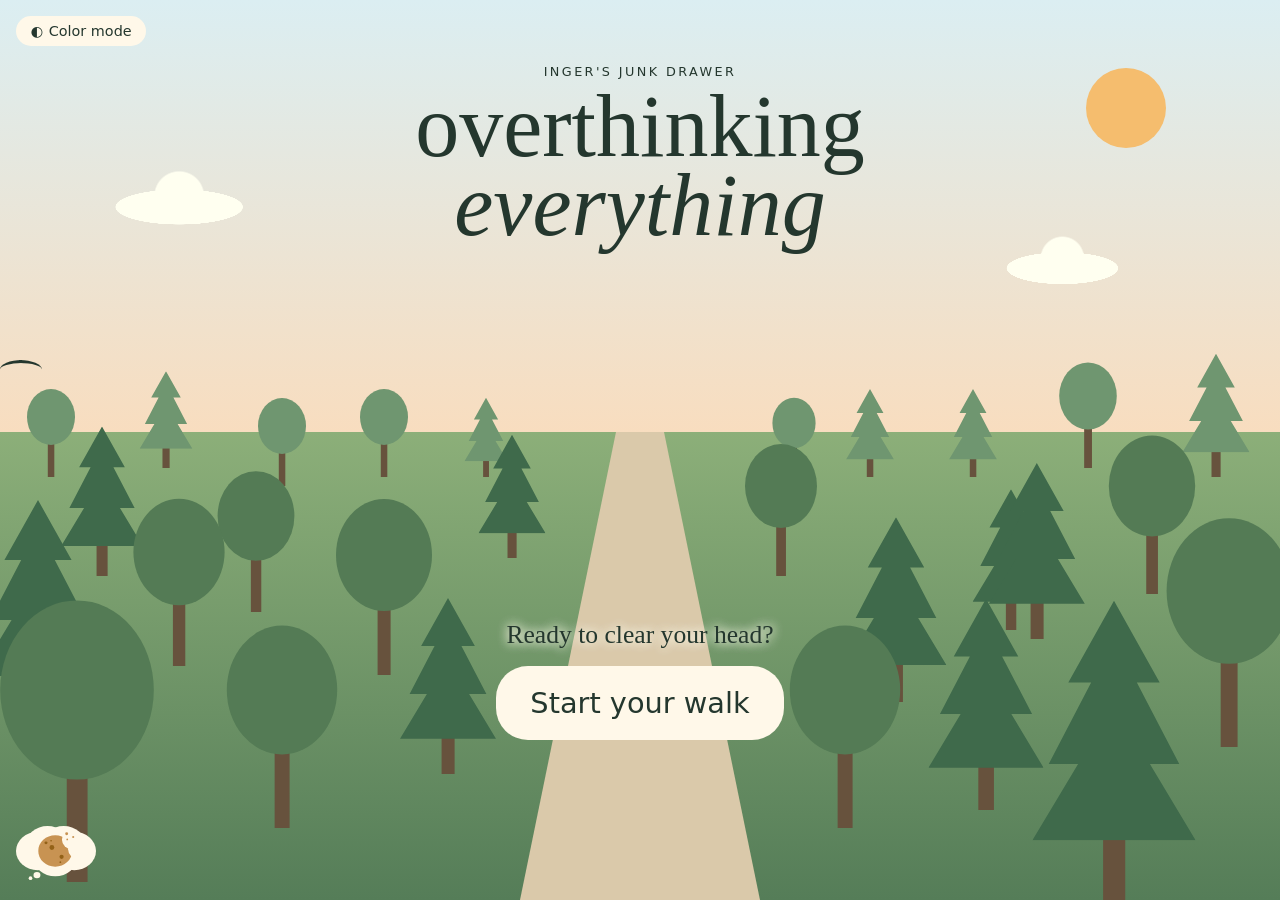
==== commit 70ff6bf0: "url github pages cookies toegevoegd" ====
--- a/index.html
+++ b/index.html
@@ -109,7 +109,9 @@
 
       <ul>
         <li>
-          <strong>GitHub Pages</strong>
+          <strong>
+            <a href="https://docs.github.com/en/pages">Github pages</a>
+          </strong>
           Handles the technical hosting and keeps this site online.
         </li>
         <li>
--- a/assets/style/style.css
+++ b/assets/style/style.css
@@ -1,5 +1,5 @@
 /* ==========================================================================
-   Inhoud van mijn bestand
+   Inhoud van dit bestand (gegroepeerd per onderdeel, niet per pagina):
    1. Custom properties
    2. Fonts
    3. Basis
@@ -10,15 +10,17 @@
    8. Gedachtewolkjes (beginjewandeling)
    9. Kaarten (book en mindfulness)
    10. Muziekpagina: playlist en songtekst-knop
-   11. Pop-ups bij de kaarten
-   12. Homepage: bos, vogel, pad en tekst
-   13. Homepage: cookie-knop en cookie-pop-up
-   14. Beweging uit
+   11. Activiteitenpagina: wandel-bingo
+   12. Pop-ups bij de kaarten
+   13. Homepage: bos, vogel, pad en tekst
+   14. Homepage: cookie-knop en cookie-pop-up
+   15. Beweging uit
    ========================================================================== */
 
 /* ==========================================================================
    MARK: 1. Custom properties
-   light-dark(licht, donker)
+   light-dark(licht, donker) kiest zelf de juiste kleur, op basis van
+   color-scheme (dus zowel voor "auto" als voor de Licht/Donker-knoppen). bron: deep dives
    ========================================================================== */
 
 :root {
@@ -70,7 +72,7 @@
   --whitespace-s: 1rem;
   --whitespace-xs: 0.5rem;
 
-  /* Wolken en sterren, wordt gebruikt op elke pagina */
+  /* Wolken en sterren: één keer gedefinieerd, gebruikt op elke pagina (gradient bron: deep dives) */
   --wolken-en-sterren:
     /* Wolken */
     radial-gradient(
@@ -200,7 +202,7 @@
    MARK: 4. Op elke pagina: skip-link en kleurmodus-knop
    ========================================================================== */
 
-/* Skip-link: onzichtbaar totdat een toetsenbordgebruiker er met Tab op komt. */
+/* Skip-link: onzichtbaar totdat een toetsenbordgebruiker er met Tab op komt. bron: deep dives */
 a[href="#main-content"] {
   position: absolute;
   top: -3rem;
@@ -219,10 +221,9 @@
 }
 
 /* Kleurmodus-knop: één klein knopje (<details>/<summary>) linksboven. Pas na
-   een klik klapt de knop met auto/light/dark eronder open. De buttons
-   blijven werken als het menu dicht is.
+   een klik klapt de pil met auto/light/dark eronder open. 
    "body > header" i.p.v. gewoon "header", want de titel is óók een <header>.
-   fixed: want de knop moet altijd bereikbaar blijven, ook tijdens het scrollen. */
+   fixed: de knop moet altijd bereikbaar blijven, ook tijdens het scrollen. bron: deep dives */
 body > header {
   position: fixed;
   top: 1rem;
@@ -232,7 +233,7 @@
 }
 
 body > header details {
-  position: relative;
+  position: relative; /* de pil positioneert t.o.v. dit element */
   width: fit-content;
 }
 
@@ -245,12 +246,12 @@
   color: var(--kleur-knop-tekst);
   border-radius: var(--radius-knop);
   font-size: 0.9rem;
-  list-style: none; /* dit haalt dat standaard driehoekje weg */
+  list-style: none; /* dit haalt het standaard driehoekje weg bron: studentassistent */
   transition: background-color 0.2s ease-in-out;
 }
 
 body > header summary::-webkit-details-marker {
-  display: none; /* hetzelfde voor Safari */
+  display: none; /* hetzelfde voor Safari, bron: studentassistent */
 }
 
 body > header summary::before {
@@ -267,14 +268,14 @@
   outline-offset: 0.15rem;
 }
 
-/* de auto/light/dark zweeft onder de knop, zodat de pagina niet verschuift */
+/* de pil zweeft onder de knop, zodat de pagina niet verschuift */
 body > header details[open] form {
   position: absolute;
   top: calc(100% + 0.5rem);
   left: 0;
 }
 
-fieldset {
+body > header fieldset {
   border: none;
   display: flex;
   gap: 0.3rem;
@@ -285,13 +286,13 @@
   border-radius: var(--radius-knop);
 }
 
-fieldset legend {
-  /* Verborgen, maar nog voorleesbaar voor schermlezers */
+body > header fieldset legend {
+  /* Visueel verborgen, maar nog voorleesbaar voor schermlezers */
   position: absolute;
   left: -9999em;
 }
 
-fieldset label {
+body > header fieldset label {
   padding: 0.4em 1em;
   border-radius: var(--radius-knop);
   cursor: pointer;
@@ -299,20 +300,20 @@
   transition: background-color 0.2s ease-in-out;
 }
 
-fieldset input[type="radio"] {
-  /* Het bolletje zelf verbergen, wel toetsenbord toegankelijk */
+body > header fieldset input[type="radio"] {
+  /* Het bolletje zelf verbergen, wel toetsenbord-toegankelijk houden */
   position: absolute;
   opacity: 0;
   width: 0.0625rem;
   height: 0.0625rem;
 }
 
-fieldset label:has(input:checked) {
+body > header fieldset label:has(input:checked) {
   background: var(--kleur-knop-achtergrond);
   font-weight: bold;
 }
 
-fieldset label:has(input:focus-visible) {
+body > header fieldset label:has(input:focus-visible) {
   outline: 0.15rem solid var(--kleur-knop-hover);
   outline-offset: 0.15rem;
 }
@@ -374,6 +375,7 @@
    MARK: 6. Titel en knoppen bovenaan
    De knoppen (nav) staan in dezelfde grid als de titel: op een smal scherm
    boven de titel, op een breed scherm links ervan.
+   De padding bovenaan laat ruimte voor de kleurmodus-knop.
    ========================================================================== */
 
 main > section > header {
@@ -398,7 +400,7 @@
   margin: 0.5rem 0;
 }
 
-/* de tweede regel van de titel staat op een nieuwe regel */
+/* de tweede regel van de titel komt op een nieuwe regel */
 main > section > header h1 em {
   display: block;
   font-weight: normal;
@@ -435,7 +437,7 @@
 }
 
 /* pijltje voor de eerste knop; het deel na de / is de tekst voor
-   schermlezers. */
+   schermlezers (leeg). De eerste regel is de terugval voor oudere browsers. bron: studentassistent */
 main > section > header nav li:first-child a::before {
   content: "← ";
   content: "← " / "";
@@ -459,7 +461,7 @@
   }
 }
 
-/* De korte tekst onder de titel (muziek en mindfulness) */
+/* De korte tekst direct onder de titel (muziek en mindfulness) */
 main > section > header + p {
   font-size: 1rem;
   line-height: 1.7;
@@ -471,7 +473,7 @@
 
 /* ==========================================================================
    MARK: 7. Tekstlinks
-   Geen kleurwissel bij hover maar de onderstreping wordt dikker.
+   Geen kleurwissel bij hover (te weinig contrast): de onderstreping wordt dikker.
    ========================================================================== */
 
 main > section > header + p a,
@@ -567,7 +569,7 @@
 
 /* Zachte zweefbeweging, met een kleine vertraging per wolkje zodat ze niet
    allemaal precies gelijk bewegen. Het gebruikt "translate" (en niet
-   "transform"), zodat de hover-beweging er gewoon bovenop werkt. */
+   "transform"), zodat de hover-beweging er gewoon bovenop werkt. bron: 4e jaars CMD-student (mede-bestuurslid) */
 @keyframes zweven {
   0%,
   100% {
@@ -594,7 +596,7 @@
 
 /* ==========================================================================
    MARK: 9. Kaarten (book en mindfulness)
-   Elke kaart is een <li> met een <button> die een <dialog> opent via command.
+   Elke kaart is een <li> met een <button> die een <dialog> opent via command. bron: deep dives
    ========================================================================== */
 
 main > section > ul:has(button) {
@@ -633,15 +635,12 @@
   padding: var(--whitespace-s);
 }
 
+/* Elke tekening krijgt hetzelfde vierkante vak */
 main > section > ul:has(button) img {
+  aspect-ratio: 1 / 1;
   border-radius: 0.5rem;
+  object-fit: contain;
   width: 100%;
-}
-
-/* Weinig kaarten (mindfulness): elke tekening krijgt hetzelfde vierkante vak */
-main > section > ul:has(button):not(:has(li:nth-child(3))) img {
-  aspect-ratio: 1 / 1;
-  object-fit: contain;
 }
 
 main > section > ul:has(button) button {
@@ -667,6 +666,22 @@
   outline-offset: 0.3rem;
 }
 
+/* Placeholder-kaarten zelfde vierkante vak als een tekening */
+main > section > ul:has(button) > li:not(:has(button)) {
+  align-items: center;
+  aspect-ratio: 1 / 1;
+  display: flex;
+  justify-content: center;
+}
+
+main > section > ul:has(button) > li:not(:has(button)) p {
+  font-family: var(--font-titel);
+  font-size: clamp(1rem, 2.5vw, 1.4rem);
+  margin: 0;
+  opacity: 0.7;
+  text-align: center;
+}
+
 /* ==========================================================================
    MARK: 10. Muziekpagina: playlist en songtekst-knop
    ========================================================================== */
@@ -677,7 +692,7 @@
   padding: var(--whitespace) var(--whitespace-s);
 }
 
-/* De (verborgen) kop van de playlist: wel voor schermlezers, niet zichtbaar */
+/* De (verborgen) kop van de playlist: wel voor schermlezers, niet zichtbaar bron: volledig gecodeerd samen met klasgenoot */
 main > section > section:has(> iframe) > h2 {
   block-size: 0.0625rem;
   clip-path: inset(50%);
@@ -725,9 +740,169 @@
 }
 
 /* ==========================================================================
-   MARK: 11. Pop-ups bij de kaarten
+   MARK: 11. Activiteitenpagina: wandel-bingo
+   Alleen CSS: elk vakje is een <label> met een verborgen checkbox. Een
+   aangevinkt vakje herkennen we met :has(input:checked). Een volle rij, kolom
+   of diagonaal herkennen we ook met :has(), en laat de bingo-melding zien.
+   De reset-knop zet alle vakjes terug, zonder JS. bron: studentassistent
+   ========================================================================== */
+
+main > section > form {
+  margin: var(--whitespace) auto 4rem;
+  max-width: 30rem;
+  padding: 0 var(--whitespace-s);
+}
+
+main > section > form fieldset {
+  border: none;
+  margin: 0;
+  min-width: 0;
+  padding: 0;
+}
+
+main > section > form legend {
+  font-family: var(--font-titel);
+  font-size: clamp(1.5rem, 4vw, 2rem);
+  inline-size: 100%;
+  margin-bottom: var(--whitespace-s);
+  padding: 0;
+  text-align: center;
+}
+
+main > section > form ul {
+  display: grid;
+  gap: var(--whitespace-xs);
+  grid-template-columns: repeat(3, minmax(0, 1fr));
+  list-style: none;
+  margin: 0;
+  padding: 0;
+}
+
+/* Elk vakje: een vierkante label */
+main > section > form label {
+  align-items: center;
+  aspect-ratio: 1 / 1;
+  background: var(--kleur-wolk);
+  border-radius: 1rem;
+  color: var(--kleur-tekst-bubbel);
+  cursor: pointer;
+  display: flex;
+  font-size: clamp(0.8rem, 3vw, 1.05rem);
+  justify-content: center;
+  overflow-wrap: anywhere;
+  padding: 0.5rem;
+  position: relative;
+  text-align: center;
+  transition:
+    transform 0.2s ease-in-out,
+    background-color 0.2s ease-in-out;
+}
+
+/* De checkbox zelf verbergen, wel toetsenbord-toegankelijk houden */
+main > section > form input[type="checkbox"] {
+  height: 0.0625rem;
+  opacity: 0;
+  position: absolute;
+  width: 0.0625rem;
+}
+
+main > section > form label:hover {
+  transform: translateY(-0.2rem);
+}
+
+/* Aangevinkt: andere kleur, dikgedrukt én een vinkje (dus niet alleen kleur) */
+main > section > form label:has(input:checked) {
+  background: var(--kleur-knop-hover);
+  color: var(--kleur-knop-tekst);
+  font-weight: bold;
+}
+
+main > section > form label:has(input:checked)::after {
+  content: "✓";
+  content: "✓" / "";
+  position: absolute;
+  right: 0.5rem;
+  top: 0.3rem;
+}
+
+main > section > form label:has(input:focus-visible) {
+  outline: 0.15rem solid var(--kleur-tekst-park);
+  outline-offset: 0.15rem;
+}
+
+/* Het vrije vakje in het midden staat al aangevinkt en kun je niet aanpassen */
+main > section > form label:has(input:disabled) {
+  cursor: default;
+}
+
+main > section > form label:has(input:disabled):hover {
+  transform: none;
+}
+
+/* De bingo-melding: verborgen totdat er een volle lijn is.
+   De 8 lijnen van een 3x3-kaart: 3 rijen, 3 kolommen en 2 diagonalen. */
+main > section > form > p {
+  animation: bingo-pop 0.4s ease-out;
+  background: var(--kleur-knop-achtergrond);
+  border-radius: var(--radius-knop);
+  color: var(--kleur-knop-tekst);
+  display: none;
+  margin: var(--whitespace) 0 0;
+  padding: 0.6em 1.2em;
+  text-align: center;
+}
+
+/* rijen gemaakt op zelfde manier als bos */
+main > section > form:has(li:nth-child(1) :checked):has(li:nth-child(2) :checked):has(li:nth-child(3) :checked) > p,
+main > section > form:has(li:nth-child(4) :checked):has(li:nth-child(5) :checked):has(li:nth-child(6) :checked) > p,
+main > section > form:has(li:nth-child(7) :checked):has(li:nth-child(8) :checked):has(li:nth-child(9) :checked) > p,
+/* kolommen */
+main > section > form:has(li:nth-child(1) :checked):has(li:nth-child(4) :checked):has(li:nth-child(7) :checked) > p,
+main > section > form:has(li:nth-child(2) :checked):has(li:nth-child(5) :checked):has(li:nth-child(8) :checked) > p,
+main > section > form:has(li:nth-child(3) :checked):has(li:nth-child(6) :checked):has(li:nth-child(9) :checked) > p,
+/* diagonalen */
+main > section > form:has(li:nth-child(1) :checked):has(li:nth-child(5) :checked):has(li:nth-child(9) :checked) > p,
+main > section > form:has(li:nth-child(3) :checked):has(li:nth-child(5) :checked):has(li:nth-child(7) :checked) > p {
+  display: block;
+}
+
+@keyframes bingo-pop {
+  from {
+    opacity: 0;
+    scale: 0.8;
+  }
+  to {
+    opacity: 1;
+    scale: 1;
+  }
+}
+
+/* Reset-knop: zet alle vakjes terug */
+main > section > form > button {
+  background: var(--kleur-knop-achtergrond);
+  border: none;
+  border-radius: var(--radius-knop);
+  color: var(--kleur-knop-tekst);
+  display: block;
+  font-size: 0.9rem;
+  margin: var(--whitespace) auto 0;
+  padding: 0.5em 1.2em;
+  transition: background-color 0.2s ease-in-out;
+}
+
+main > section > form > button:hover {
+  background: var(--kleur-knop-hover);
+}
+
+main > section > form > button:focus-visible {
+  outline: 0.15rem solid var(--kleur-tekst-park);
+  outline-offset: 0.15rem;
+}
+
+/* ==========================================================================
+   MARK: 12. Pop-ups bij de kaarten
    Elke pop-up heeft dezelfde opmaak. Smal scherm: alles onder elkaar (titel,
-   plaatje, tekst, link, knop).
+   plaatje, tekst, link, knop). bron: deep dives
    ========================================================================== */
 
 main > dialog {
@@ -791,8 +966,7 @@
 }
 
 /* Breder scherm: plaatje links, tekst rechts.
-   [open] is nodig, anders overschrijft het display: grid het standaard
-   "display: none" van een gesloten dialog. */
+   [open] is nodig, anders overschrijft het display: grid */
 @media (min-width: 40em) {
   main > dialog {
     max-width: 40rem;
@@ -837,10 +1011,10 @@
 }
 
 /* ==========================================================================
-   MARK: 12. Homepage: bos, vogel, pad en tekst
-   De homepage herkennen we aan het bos in de section (.bos).
+   MARK: 13. Homepage: bos, vogel, pad en tekst
+   De homepage herkennen we aan het bos.
    De bomen, het bos en de vogel zijn decoratie: die elementen zijn er alleen
-   voor de styling, dus daarom wél classes, span en div.
+   voor de styling, dus daarom wél classes, span en div. (gecheckt bij vasilis) 
    ========================================================================== */
 
 main > section:has(> .bos) {
@@ -858,7 +1032,7 @@
   padding-bottom: 10rem; /* ruimte onder de tekst, boven de onderrand */
 }
 
-/* De titel en de tekst liggen boven het bos (z-index werkt op grid-items) */
+/* De titel en de tekst liggen boven het bos, z-index werkt op grid-items (hulp studentassistent) */
 main > section:has(> .bos) > header,
 main > section:has(> .bos) > section {
   z-index: 1;
@@ -871,16 +1045,17 @@
   text-align: center;
 }
 
+/* Geen achtergrond een zachte gloed achter de letters
+   houdt de tekst leesbaar op zowel het pad als het gras. */
 main > section:has(> .bos) > section h2 {
-  background: var(--kleur-knop-achtergrond);
-  border-radius: var(--radius-knop);
-  color: var(--kleur-knop-tekst);
-  display: inline-block;
+  color: var(--kleur-tekst-park);
   font-family: var(--font-titel);
   font-size: clamp(1.2rem, 4vw, 1.6rem);
   font-weight: normal;
   margin: 0 0 var(--whitespace-s);
-  padding: 0.3em 1em;
+  text-shadow:
+    0 0 0.4em var(--kleur-knop-achtergrond),
+    0 0 0.4em var(--kleur-knop-achtergrond);
 }
 
 main > section:has(> .bos) > section a {
@@ -933,7 +1108,7 @@
   transform-origin: left top;
 }
 
-/* Van links naar rechts over het scherm, met een lichte golfbeweging */
+/* Van links naar rechts over het scherm, met een lichte golfbeweging bron: deep dives */
 @keyframes vlieg {
   0% {
     transform: translate(-4rem, 1rem);
@@ -971,7 +1146,7 @@
 /* MARK: Bos
    Dezelfde vorm (stam + bladeren/den) wordt tientallen keren hertekend met
    andere positie/grootte via --x, --y en --schaal. Bos-positionering en
-   vogel-animatie opgezet met hulp van Claude (Anthropic), sept 2026. */
+   vogel-animatie opgezet met hulp van 4e jaars CMD-student (mede-bestuurslid) */
 
 .bos {
   inset: 0;
@@ -1037,15 +1212,14 @@
   height: 10rem;
 }
 
-/* Bomen ver weg: kleiner en in een andere kleur (staat onder .den, dus wint) */
+/* Bomen ver weg: kleiner en in een andere kleur */
 .ver {
   --blad: var(--kleur-boom-blad-ver);
 }
 
 /* Positie (--x), afstand tot de onderkant (--y) en grootte (--schaal).
    Bomen ver weg staan bovenaan de grond en zijn klein, bomen dichtbij staan
-   lager en zijn groot. Het pad in het midden houden we vrij.
-   Een boom die later in de HTML staat, ligt over eerdere heen: zet bomen die
+   lager en zijn groot. Een boom die later in de HTML staat, ligt over eerdere heen: zet bomen die
    verder weg staan dus eerder in de HTML. */
 .boom:nth-child(1) {
   --x: 4%;
@@ -1189,7 +1363,7 @@
 }
 
 /* Op mobiel staan een paar bomen dichter bij het pad in de weg; die
-   verbergen we standaard (mobile-first) en tonen we weer op groter scherm. */
+   verbergen standaard (mobile-first) en tonen we weer op groter scherm. */
 .boom:nth-child(5),
 .boom:nth-child(6),
 .boom:nth-child(9),
@@ -1228,10 +1402,10 @@
 }
 
 /* ==========================================================================
-   MARK: 13. Homepage: cookie-knop en cookie-pop-up
+   MARK: 14. Homepage: cookie-knop en cookie-pop-up
    ========================================================================== */
 
-/* Cookie-knop: blijft altijd zichtbaar (fixed), ook tijdens het scrollen. */
+/* Cookie-knop: blijft altijd zichtbaar (fixed), ook tijdens het scrollen. bron: deep dives */
 body > footer {
   bottom: 1rem;
   left: 1rem;
@@ -1350,8 +1524,8 @@
 }
 
 /* ==========================================================================
-   MARK: 14. Beweging uit
-   Geen beweging voor mensen die dat in hun systeem hebben uitgezet.
+   MARK: 15. Beweging uit
+   Geen beweging voor mensen die dat in hun systeem hebben uitgezet. bron: studentassistent
    ========================================================================== */
 
 @media (prefers-reduced-motion: reduce) {
@@ -1373,7 +1547,16 @@
 
   main > section > ul:has(button) button,
   main > section > a,
+  main > section > form label,
   body > footer button img {
     transition: none;
   }
-}
+
+  main > section > form label:hover {
+    transform: none;
+  }
+
+  main > section > form > p {
+    animation: none;
+  }
+}
